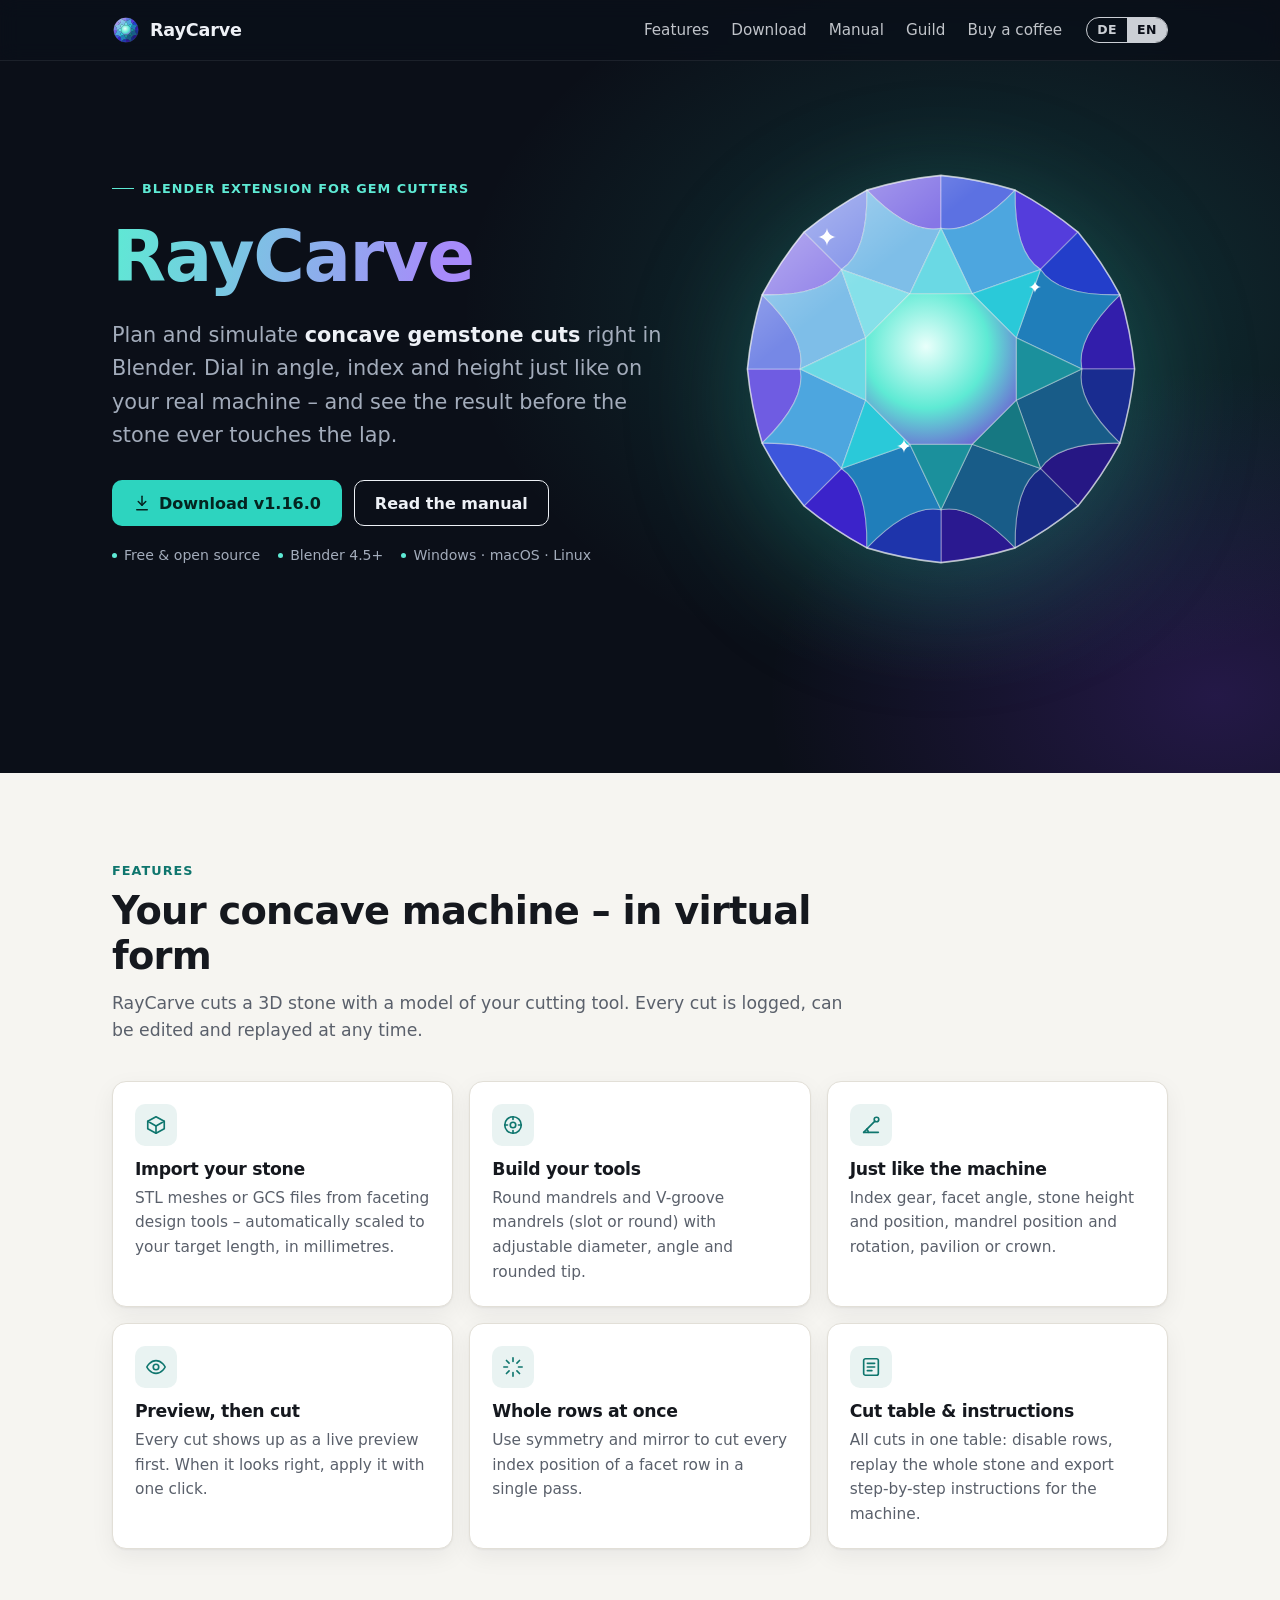
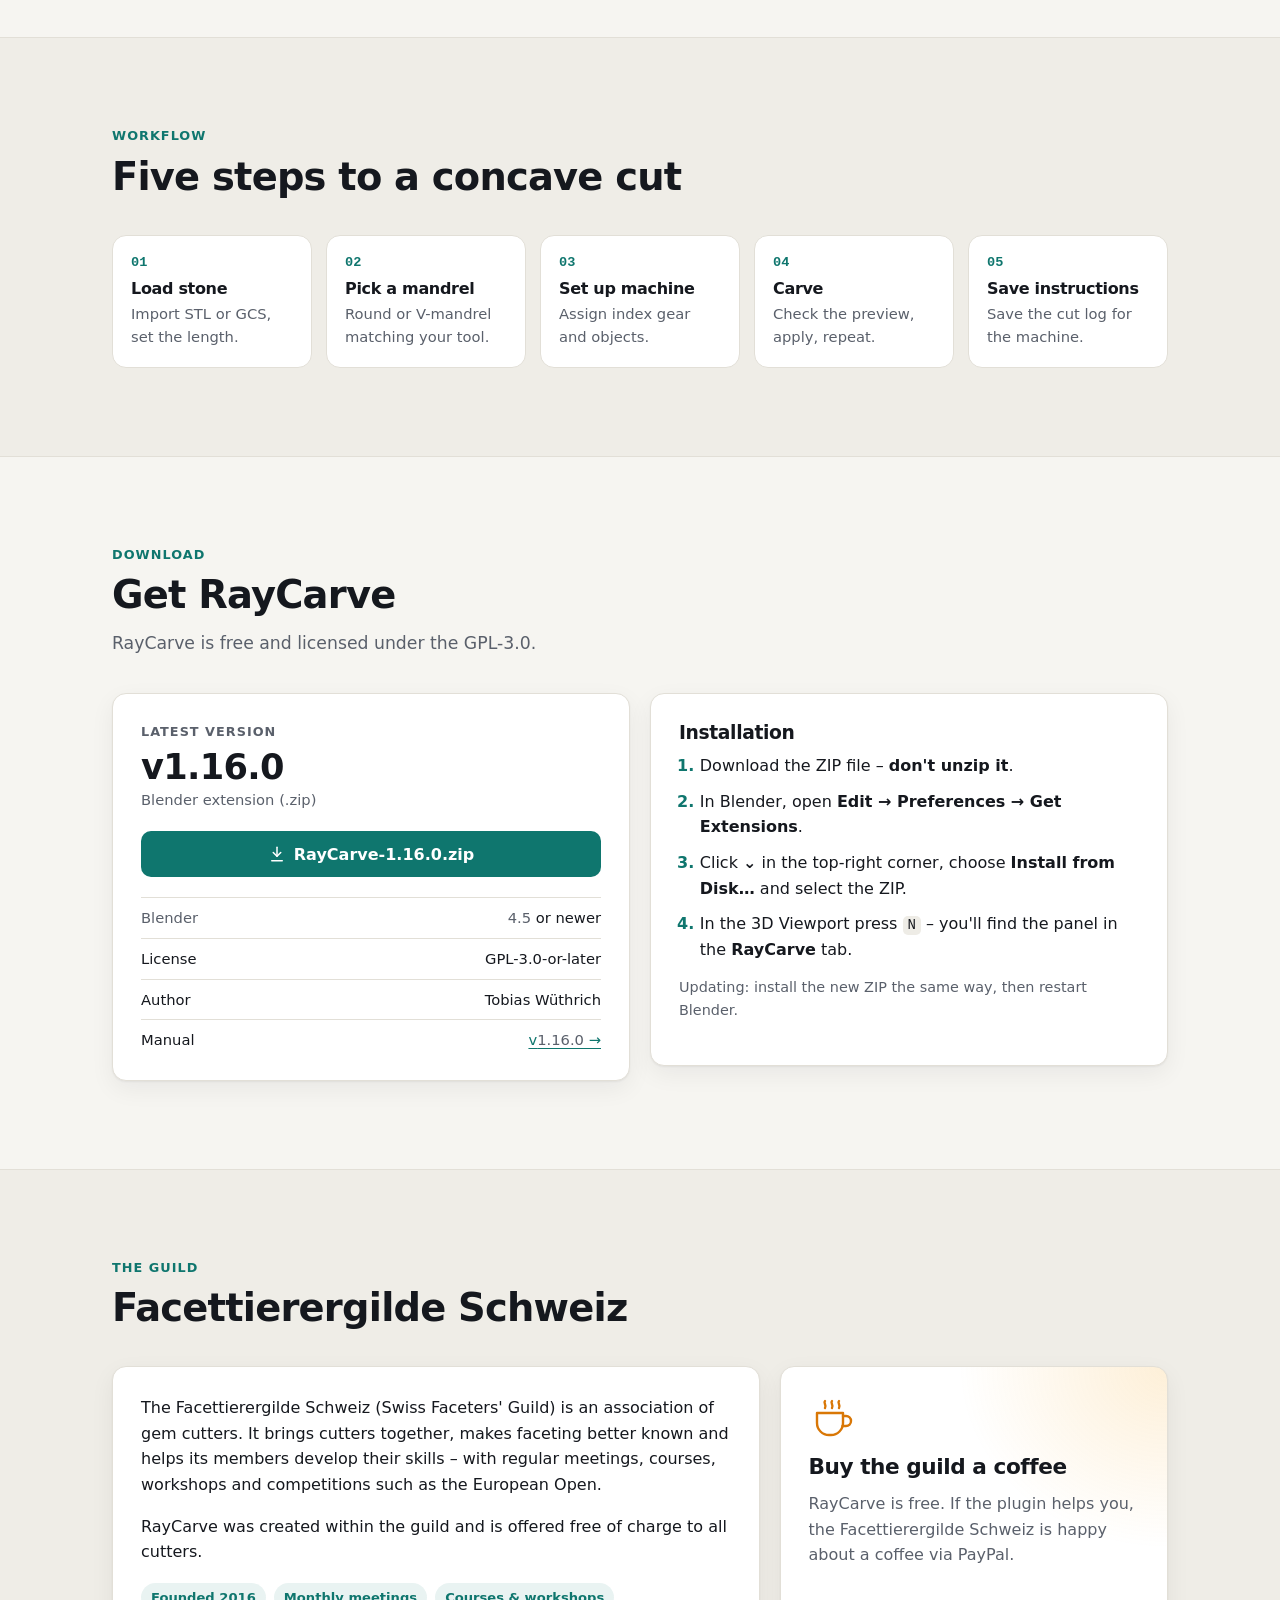
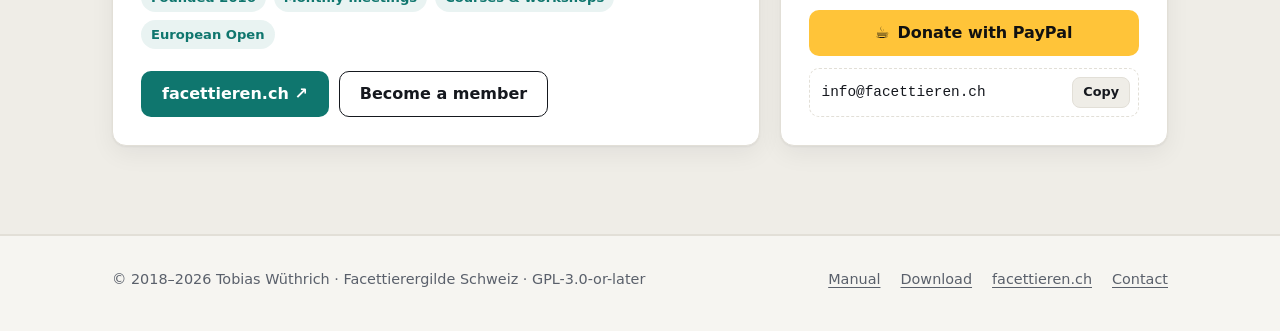
==== website/index.html @ 253ddd99 "Initial commit" ====
<!doctype html>
<html lang="de" data-lang="de">
<head>
  <meta charset="utf-8">
  <meta name="viewport" content="width=device-width, initial-scale=1">
  <title>RayCarve – Konkavschliffe in Blender planen</title>
  <meta name="title-de" content="RayCarve – Konkavschliffe in Blender planen">
  <meta name="title-en" content="RayCarve – Plan concave gem cuts in Blender">
  <meta name="description" content="RayCarve is a free Blender extension to plan and simulate concave gemstone faceting, made in the circle of the Facettierergilde Schweiz.">
  <meta name="site-root" content="./">
  <meta name="theme-color" content="#0b0f18">
  <meta property="og:title" content="RayCarve – concave faceting in Blender">
  <meta property="og:description" content="Plan and simulate concave gemstone cuts before the stone touches the machine.">
  <meta property="og:image" content="assets/gem.svg">
  <link rel="icon" href="assets/gem.svg" type="image/svg+xml">
  <link rel="stylesheet" href="assets/style.css">
  <script>
    /* set language before first paint (full logic in site.js) */
    (function () {
      var l = new URLSearchParams(location.search).get("lang");
      try { l = l || localStorage.getItem("raycarve-lang"); } catch (e) {}
      if (l !== "de" && l !== "en") l = /^de\b/i.test(navigator.language || "") ? "de" : "en";
      document.documentElement.setAttribute("data-lang", l);
      document.documentElement.setAttribute("lang", l);
    })();
  </script>
</head>
<body>

<header class="site-header">
  <div class="wrap nav">
    <a class="brand" href="./"><img src="assets/gem.svg" alt="" width="28" height="28">RayCarve</a>
    <nav class="nav-links" aria-label="Main">
      <a href="#features"><span data-l="de">Funktionen</span><span data-l="en">Features</span></a>
      <a href="#download">Download</a>
      <a href="manual/"><span data-l="de">Handbuch</span><span data-l="en">Manual</span></a>
      <a href="#gilde"><span data-l="de">Gilde</span><span data-l="en">Guild</span></a>
      <a href="#kaffee"><span data-l="de">Kaffee spendieren</span><span data-l="en">Buy a coffee</span></a>
    </nav>
    <div class="lang-switch" role="group" aria-label="Language">
      <button type="button" data-set-lang="de" aria-pressed="false"><span>DE</span></button>
      <button type="button" data-set-lang="en" aria-pressed="false"><span>EN</span></button>
    </div>
  </div>
</header>

<main>

  <!-- ============ HERO ============ -->
  <section class="hero" aria-labelledby="hero-title">
    <div class="wrap hero-grid">
      <div>
        <div class="eyebrow">
          <span data-l="de">Blender-Erweiterung für Edelsteinschleifer</span>
          <span data-l="en">Blender extension for gem cutters</span>
        </div>
        <h1 id="hero-title"><span class="grad">RayCarve</span></h1>
        <p class="lead" data-l="de">
          Plane und simuliere <strong>Konkavschliffe</strong> direkt in Blender. Stelle Winkel, Index und Höhe ein
          wie an deiner echten Maschine – und sieh das Ergebnis, bevor der Stein die Schleifscheibe berührt.
        </p>
        <p class="lead" data-l="en">
          Plan and simulate <strong>concave gemstone cuts</strong> right in Blender. Dial in angle, index and height
          just like on your real machine – and see the result before the stone ever touches the lap.
        </p>
        <div class="hero-actions">
          <a class="btn btn-primary" data-download href="downloads/RayCarve-1.16.0.zip" download>
            <svg viewBox="0 0 24 24" fill="none" stroke="currentColor" stroke-width="2" stroke-linecap="round" stroke-linejoin="round" aria-hidden="true"><path d="M12 3v12"/><path d="m7 10 5 5 5-5"/><path d="M5 21h14"/></svg>
            <span data-l="de">Download v<span data-version>1.16.0</span></span>
            <span data-l="en">Download v<span data-version>1.16.0</span></span>
          </a>
          <a class="btn btn-ghost" href="manual/">
            <span data-l="de">Zum Handbuch</span><span data-l="en">Read the manual</span>
          </a>
        </div>
        <div class="hero-meta">
          <span data-l="de">Kostenlos &amp; Open Source</span><span data-l="en">Free &amp; open source</span>
          <span>Blender <span data-blender-min>4.5</span>+</span>
          <span>Windows · macOS · Linux</span>
        </div>
      </div>
      <div class="hero-art" aria-hidden="true">
        <img src="assets/gem.svg" alt="" width="440" height="440">
        <svg class="spark" style="left:22%;top:18%" viewBox="0 0 24 24"><path fill="currentColor" d="M12 0c.6 6.5 5.5 11.4 12 12-6.5.6-11.4 5.5-12 12-.6-6.5-5.5-11.4-12-12C6.5 11.4 11.4 6.5 12 0z"/></svg>
        <svg class="spark s2" style="left:70%;top:30%" viewBox="0 0 24 24"><path fill="currentColor" d="M12 0c.6 6.5 5.5 11.4 12 12-6.5.6-11.4 5.5-12 12-.6-6.5-5.5-11.4-12-12C6.5 11.4 11.4 6.5 12 0z"/></svg>
        <svg class="spark s3" style="left:40%;top:66%" viewBox="0 0 24 24"><path fill="currentColor" d="M12 0c.6 6.5 5.5 11.4 12 12-6.5.6-11.4 5.5-12 12-.6-6.5-5.5-11.4-12-12C6.5 11.4 11.4 6.5 12 0z"/></svg>
      </div>
    </div>
  </section>

  <!-- ============ FEATURES ============ -->
  <section id="features" aria-labelledby="features-title">
    <div class="wrap">
      <div class="section-head">
        <div class="kicker"><span data-l="de">Funktionen</span><span data-l="en">Features</span></div>
        <h2 id="features-title">
          <span data-l="de">Deine Konkavmaschine – virtuell</span>
          <span data-l="en">Your concave machine – in virtual form</span>
        </h2>
        <p data-l="de">RayCarve schneidet einen 3D-Stein mit dem Modell deines Schleifwerkzeugs. Jeder Schnitt wird protokolliert, lässt sich ändern und jederzeit neu berechnen.</p>
        <p data-l="en">RayCarve cuts a 3D stone with a model of your cutting tool. Every cut is logged, can be edited and replayed at any time.</p>
      </div>

      <div class="features">
        <article class="card feature">
          <div class="icon"><svg viewBox="0 0 24 24" fill="none" stroke="currentColor" stroke-width="1.8" stroke-linecap="round" stroke-linejoin="round"><path d="M12 3 3 8l9 5 9-5-9-5z"/><path d="m3 8v8l9 5 9-5V8"/><path d="M12 13v8"/></svg></div>
          <h3><span data-l="de">Stein importieren</span><span data-l="en">Import your stone</span></h3>
          <p data-l="de">STL-Modelle oder GCS-Dateien aus Facetten-Designprogrammen – automatisch auf die gewünschte Länge skaliert, in Millimetern.</p>
          <p data-l="en">STL meshes or GCS files from faceting design tools – automatically scaled to your target length, in millimetres.</p>
        </article>
        <article class="card feature">
          <div class="icon"><svg viewBox="0 0 24 24" fill="none" stroke="currentColor" stroke-width="1.8" stroke-linecap="round" stroke-linejoin="round"><circle cx="12" cy="12" r="9"/><circle cx="12" cy="12" r="3"/><path d="M12 3v3M12 18v3M3 12h3M18 12h3"/></svg></div>
          <h3><span data-l="de">Werkzeuge erzeugen</span><span data-l="en">Build your tools</span></h3>
          <p data-l="de">Runde Walzen und V-Walzen (gerade oder rund) mit wählbarem Durchmesser, Winkel und abgerundeter Spitze.</p>
          <p data-l="en">Round mandrels and V-groove mandrels (slot or round) with adjustable diameter, angle and rounded tip.</p>
        </article>
        <article class="card feature">
          <div class="icon"><svg viewBox="0 0 24 24" fill="none" stroke="currentColor" stroke-width="1.8" stroke-linecap="round" stroke-linejoin="round"><path d="M4 20h16"/><path d="M4 20 16 8"/><path d="M9 20a5 5 0 0 0-1.5-3.5"/><circle cx="18" cy="6" r="2.5"/></svg></div>
          <h3><span data-l="de">Wie an der Maschine</span><span data-l="en">Just like the machine</span></h3>
          <p data-l="de">Indexrad, Facettenwinkel, Steinhöhe und -position, Walzenposition und -drehung, Pavillon oder Krone.</p>
          <p data-l="en">Index gear, facet angle, stone height and position, mandrel position and rotation, pavilion or crown.</p>
        </article>
        <article class="card feature">
          <div class="icon"><svg viewBox="0 0 24 24" fill="none" stroke="currentColor" stroke-width="1.8" stroke-linecap="round" stroke-linejoin="round"><path d="M2 12s3.5-7 10-7 10 7 10 7-3.5 7-10 7S2 12 2 12z"/><circle cx="12" cy="12" r="3"/></svg></div>
          <h3><span data-l="de">Erst Vorschau, dann Schnitt</span><span data-l="en">Preview, then cut</span></h3>
          <p data-l="de">Jeder Schnitt erscheint zuerst als Vorschau. Passt er, wird er mit einem Klick übernommen.</p>
          <p data-l="en">Every cut shows up as a live preview first. When it looks right, apply it with one click.</p>
        </article>
        <article class="card feature">
          <div class="icon"><svg viewBox="0 0 24 24" fill="none" stroke="currentColor" stroke-width="1.8" stroke-linecap="round" stroke-linejoin="round"><path d="M12 2v4M12 18v4M4.9 4.9l2.8 2.8M16.3 16.3l2.8 2.8M2 12h4M18 12h4M4.9 19.1l2.8-2.8M16.3 7.7l2.8-2.8"/></svg></div>
          <h3><span data-l="de">Ganze Reihen auf einmal</span><span data-l="en">Whole rows at once</span></h3>
          <p data-l="de">Mit Symmetrie und Spiegelung alle Indexpositionen einer Facettenreihe in einem Durchgang schleifen.</p>
          <p data-l="en">Use symmetry and mirror to cut every index position of a facet row in a single pass.</p>
        </article>
        <article class="card feature">
          <div class="icon"><svg viewBox="0 0 24 24" fill="none" stroke="currentColor" stroke-width="1.8" stroke-linecap="round" stroke-linejoin="round"><rect x="4" y="3" width="16" height="18" rx="2"/><path d="M8 8h8M8 12h8M8 16h5"/></svg></div>
          <h3><span data-l="de">Schleiftabelle &amp; Anleitung</span><span data-l="en">Cut table &amp; instructions</span></h3>
          <p data-l="de">Alle Schnitte in einer Tabelle: einzelne Zeilen deaktivieren, neu schleifen lassen und die Anleitung für die Maschine exportieren.</p>
          <p data-l="en">All cuts in one table: disable rows, replay the whole stone and export step-by-step instructions for the machine.</p>
        </article>
      </div>
    </div>
  </section>

  <!-- ============ WORKFLOW ============ -->
  <section class="alt" aria-labelledby="workflow-title">
    <div class="wrap">
      <div class="section-head">
        <div class="kicker"><span data-l="de">Ablauf</span><span data-l="en">Workflow</span></div>
        <h2 id="workflow-title"><span data-l="de">In fünf Schritten zum Konkavschliff</span><span data-l="en">Five steps to a concave cut</span></h2>
      </div>
      <ol class="steps">
        <li><h3><span data-l="de">Stein laden</span><span data-l="en">Load stone</span></h3>
          <p data-l="de">STL oder GCS importieren, Länge festlegen.</p><p data-l="en">Import STL or GCS, set the length.</p></li>
        <li><h3><span data-l="de">Walze wählen</span><span data-l="en">Pick a mandrel</span></h3>
          <p data-l="de">Runde oder V-Walze passend zu deinem Werkzeug.</p><p data-l="en">Round or V-mandrel matching your tool.</p></li>
        <li><h3><span data-l="de">Maschine einrichten</span><span data-l="en">Set up machine</span></h3>
          <p data-l="de">Indexrad und Objekte zuweisen.</p><p data-l="en">Assign index gear and objects.</p></li>
        <li><h3><span data-l="de">Schleifen</span><span data-l="en">Carve</span></h3>
          <p data-l="de">Vorschau prüfen, übernehmen, wiederholen.</p><p data-l="en">Check the preview, apply, repeat.</p></li>
        <li><h3><span data-l="de">Anleitung sichern</span><span data-l="en">Save instructions</span></h3>
          <p data-l="de">Schleifprotokoll für die Maschine speichern.</p><p data-l="en">Save the cut log for the machine.</p></li>
      </ol>
    </div>
  </section>

  <!-- ============ DOWNLOAD ============ -->
  <section id="download" aria-labelledby="download-title">
    <div class="wrap">
      <div class="section-head">
        <div class="kicker">Download</div>
        <h2 id="download-title"><span data-l="de">RayCarve herunterladen</span><span data-l="en">Get RayCarve</span></h2>
        <p data-l="de">RayCarve ist kostenlos und steht unter der GPL-3.0-Lizenz.</p>
        <p data-l="en">RayCarve is free and licensed under the GPL-3.0.</p>
      </div>
      <div class="download-grid">
        <div class="card dl-card">
          <div class="kicker" style="font-size:.8rem;font-weight:700;letter-spacing:.08em;text-transform:uppercase;color:var(--muted)">
            <span data-l="de">Aktuelle Version</span><span data-l="en">Latest version</span>
          </div>
          <div class="version">v<span data-version>1.16.0</span></div>
          <div class="sub"><span data-l="de">Blender-Erweiterung (.zip)</span><span data-l="en">Blender extension (.zip)</span></div>
          <a class="btn btn-primary" data-download href="downloads/RayCarve-1.16.0.zip" download>
            <svg viewBox="0 0 24 24" fill="none" stroke="currentColor" stroke-width="2" stroke-linecap="round" stroke-linejoin="round" aria-hidden="true"><path d="M12 3v12"/><path d="m7 10 5 5 5-5"/><path d="M5 21h14"/></svg>
            <span>RayCarve-<span data-version>1.16.0</span>.zip</span>
          </a>
          <ul class="facts">
            <li><span>Blender</span><span><span data-blender-min>4.5</span> <span data-l="de">oder neuer</span><span data-l="en">or newer</span></span></li>
            <li><span data-l="de">Lizenz</span><span data-l="en">License</span><span>GPL-3.0-or-later</span></li>
            <li><span data-l="de">Autor</span><span data-l="en">Author</span><span>Tobias Wüthrich</span></li>
            <li><span data-l="de">Handbuch</span><span data-l="en">Manual</span><span><a href="manual/">v<span data-version>1.16.0</span> →</a></span></li>
          </ul>
          <p class="older" id="older-versions" hidden>
            <span data-l="de">Frühere Versionen:</span><span data-l="en">Previous versions:</span> <span class="list"></span>
          </p>
        </div>
        <div class="card dl-card install">
          <h3><span data-l="de">Installation</span><span data-l="en">Installation</span></h3>
          <ol data-l="de">
            <li>ZIP-Datei herunterladen – <strong>nicht entpacken</strong>.</li>
            <li>In Blender <strong>Edit → Preferences → Get Extensions</strong> öffnen (Bearbeiten → Einstellungen).</li>
            <li>Oben rechts auf <strong>⌄</strong> klicken, <strong>Install from Disk…</strong> wählen und die ZIP-Datei öffnen.</li>
            <li>In der 3D-Ansicht <kbd>N</kbd> drücken – das Panel findest du im Reiter <strong>RayCarve</strong>.</li>
          </ol>
          <ol data-l="en">
            <li>Download the ZIP file – <strong>don't unzip it</strong>.</li>
            <li>In Blender, open <strong>Edit → Preferences → Get Extensions</strong>.</li>
            <li>Click <strong>⌄</strong> in the top-right corner, choose <strong>Install from Disk…</strong> and select the ZIP.</li>
            <li>In the 3D Viewport press <kbd>N</kbd> – you'll find the panel in the <strong>RayCarve</strong> tab.</li>
          </ol>
          <p class="older" data-l="de">Update: Einfach die neue ZIP-Datei gleich installieren und Blender neu starten.</p>
          <p class="older" data-l="en">Updating: install the new ZIP the same way, then restart Blender.</p>
        </div>
      </div>
    </div>
  </section>

  <!-- ============ GUILD + COFFEE ============ -->
  <section id="gilde" class="alt" aria-labelledby="guild-title">
    <div class="wrap">
      <div class="section-head">
        <div class="kicker"><span data-l="de">Die Gilde</span><span data-l="en">The guild</span></div>
        <h2 id="guild-title">Facettierergilde Schweiz</h2>
      </div>
      <div class="guild-grid">
        <div class="card guild-card">
          <p data-l="de">
            Die Facettierergilde Schweiz ist ein Verein von Edelsteinschleiferinnen und Edelsteinschleifern.
            Sie fördert den Kontakt unter den Schleifern, will das Facettieren bekannter machen und hilft,
            das Können ihrer Mitglieder weiterzuentwickeln – mit regelmässigen Treffen, Kursen, Workshops
            und Wettbewerben wie der European Open.
          </p>
          <p data-l="de">RayCarve ist im Umfeld der Gilde entstanden und wird allen Schleifern kostenlos zur Verfügung gestellt.</p>
          <p data-l="en">
            The Facettierergilde Schweiz (Swiss Faceters' Guild) is an association of gem cutters. It brings cutters
            together, makes faceting better known and helps its members develop their skills – with regular meetings,
            courses, workshops and competitions such as the European Open.
          </p>
          <p data-l="en">RayCarve was created within the guild and is offered free of charge to all cutters.</p>
          <div class="facts-inline">
            <span class="pill"><span data-l="de">Gegründet 2016</span><span data-l="en">Founded 2016</span></span>
            <span class="pill"><span data-l="de">Monatliche Treffen</span><span data-l="en">Monthly meetings</span></span>
            <span class="pill"><span data-l="de">Kurse &amp; Workshops</span><span data-l="en">Courses &amp; workshops</span></span>
            <span class="pill">European Open</span>
          </div>
          <div style="display:flex;flex-wrap:wrap;gap:10px">
            <a class="btn btn-primary" href="https://www.facettieren.ch" target="_blank" rel="noopener">facettieren.ch ↗</a>
            <a class="btn btn-ghost" href="https://www.facettieren.ch/mitgliedschaft-membership/" target="_blank" rel="noopener">
              <span data-l="de">Mitglied werden</span><span data-l="en">Become a member</span>
            </a>
          </div>
        </div>

        <aside id="kaffee" class="card coffee" aria-labelledby="coffee-title">
          <svg class="cup" viewBox="0 0 48 48" fill="none" stroke="currentColor" stroke-width="2.4" stroke-linecap="round" stroke-linejoin="round" aria-hidden="true">
            <path d="M8 18h26v10a12 12 0 0 1-12 12h-2A12 12 0 0 1 8 28V18z"/>
            <path d="M34 21h3a5 5 0 0 1 0 10h-3.5"/>
            <path d="M16 6c-2 2 2 4 0 7M23 6c-2 2 2 4 0 7M30 6c-2 2 2 4 0 7"/>
          </svg>
          <h3 id="coffee-title"><span data-l="de">Spendiere der Gilde einen Kaffee</span><span data-l="en">Buy the guild a coffee</span></h3>
          <p data-l="de">RayCarve ist kostenlos. Wenn dir das Plugin hilft, freut sich die Facettierergilde Schweiz über einen Kaffee via PayPal.</p>
          <p data-l="en">RayCarve is free. If the plugin helps you, the Facettierergilde Schweiz is happy about a coffee via PayPal.</p>
          <a class="btn btn-paypal" target="_blank" rel="noopener"
             href="https://www.paypal.com/donate/?business=info%40facettieren.ch&amp;no_recurring=1&amp;currency_code=CHF&amp;item_name=Kaffee%20f%C3%BCr%20die%20Facettierergilde%20Schweiz%20(RayCarve)">
            ☕ <span data-l="de">Mit PayPal spendieren</span><span data-l="en">Donate with PayPal</span>
          </a>
          <div class="addr">
            <span>info@facettieren.ch</span>
            <button type="button" class="copy-btn" data-copy="info@facettieren.ch"><span data-l="de">Kopieren</span><span data-l="en">Copy</span></button>
          </div>
        </aside>
      </div>
    </div>
  </section>

</main>

<footer class="site-footer">
  <div class="wrap row">
    <div>© 2018–2026 Tobias Wüthrich · Facettierergilde Schweiz · GPL-3.0-or-later</div>
    <nav aria-label="Footer">
      <a href="manual/"><span data-l="de">Handbuch</span><span data-l="en">Manual</span></a>
      <a href="#download">Download</a>
      <a href="https://www.facettieren.ch" target="_blank" rel="noopener">facettieren.ch</a>
      <a href="https://www.facettieren.ch/kontakt/" target="_blank" rel="noopener"><span data-l="de">Kontakt</span><span data-l="en">Contact</span></a>
    </nav>
  </div>
</footer>

<script src="assets/site.js" defer></script>
</body>
</html>
---- website/assets/style.css ----
/* RayCarve website — shared styles (landing + manual) */

:root {
  --bg: #f6f5f1;
  --surface: #ffffff;
  --surface-2: #efede7;
  --ink: #15181e;
  --muted: #5a606b;
  --line: #e2dfd7;
  --accent: #0f766e;
  --accent-hover: #0b5f58;
  --accent-ink: #ffffff;
  --accent-2: #6d28d9;
  --accent-soft: rgba(15, 118, 110, .09);
  --code-bg: #eeece6;
  --hero-bg: #0b0f18;
  --hero-ink: #eef1f6;
  --hero-muted: #a3acbb;
  --shadow: 0 1px 2px rgba(20, 22, 28, .05), 0 8px 24px rgba(20, 22, 28, .06);
  --radius: 14px;
  --max: 1120px;
  --font: ui-sans-serif, system-ui, -apple-system, "Segoe UI", Roboto, "Helvetica Neue", Arial, sans-serif;
  --mono: ui-monospace, "SFMono-Regular", "Cascadia Code", Consolas, "Liberation Mono", monospace;
  color-scheme: light;
}

@media (prefers-color-scheme: dark) {
  :root {
    --bg: #0c1017;
    --surface: #131923;
    --surface-2: #19202c;
    --ink: #e7eaf0;
    --muted: #9aa3b2;
    --line: #242c39;
    --accent: #2dd4bf;
    --accent-hover: #5eead4;
    --accent-ink: #042420;
    --accent-2: #a78bfa;
    --accent-soft: rgba(45, 212, 191, .10);
    --code-bg: #1b2330;
    --hero-bg: #070a10;
    --shadow: 0 1px 2px rgba(0, 0, 0, .3), 0 8px 24px rgba(0, 0, 0, .25);
    color-scheme: dark;
  }
}

*, *::before, *::after { box-sizing: border-box; }
html { -webkit-text-size-adjust: 100%; scroll-behavior: smooth; scroll-padding-top: 76px; }
body {
  margin: 0;
  background: var(--bg);
  color: var(--ink);
  font: 16px/1.6 var(--font);
  -webkit-font-smoothing: antialiased;
}
img, svg { max-width: 100%; }
a { color: var(--accent); text-decoration-thickness: 1px; text-underline-offset: 3px; }
a:hover { color: var(--accent-hover); }
h1, h2, h3 { line-height: 1.15; letter-spacing: -0.02em; margin: 0 0 .5em; }
p { margin: 0 0 1em; }
code, kbd {
  font-family: var(--mono);
  font-size: .88em;
  background: var(--code-bg);
  border-radius: 5px;
  padding: .1em .35em;
}
:focus-visible { outline: 2px solid var(--accent); outline-offset: 2px; border-radius: 4px; }

/* ---- Language switching: elements carry data-l="de" / data-l="en" ---- */
html[data-lang="de"] [data-l="en"],
html[data-lang="en"] [data-l="de"] { display: none !important; }

.wrap { max-width: var(--max); margin: 0 auto; padding: 0 16px; }
@media (min-width: 720px) { .wrap { padding: 0 32px; } }

/* ---- Header ---- */
.site-header {
  position: sticky; top: 0; z-index: 20;
  background: color-mix(in srgb, var(--bg) 88%, transparent);
  backdrop-filter: saturate(1.4) blur(10px);
  -webkit-backdrop-filter: saturate(1.4) blur(10px);
  border-bottom: 1px solid var(--line);
}
.site-header.on-hero {
  background: color-mix(in srgb, var(--hero-bg) 80%, transparent);
  border-bottom-color: rgba(255, 255, 255, .08);
  color: var(--hero-ink);
}
.nav { display: flex; align-items: center; gap: 16px; height: 60px; }
.brand {
  display: flex; align-items: center; gap: 10px;
  font-weight: 700; font-size: 1.1rem; letter-spacing: -0.01em;
  color: inherit; text-decoration: none;
}
.brand img { width: 28px; height: 28px; }
.nav-links { display: none; gap: 22px; margin-left: auto; }
.nav-links a { color: inherit; opacity: .8; text-decoration: none; font-size: .95rem; }
.nav-links a:hover, .nav-links a[aria-current="page"] { opacity: 1; color: inherit; }
@media (min-width: 860px) { .nav-links { display: flex; } }
.lang-switch {
  margin-left: auto; display: inline-flex;
  border: 1px solid currentColor; border-radius: 999px; opacity: .85; overflow: hidden;
}
@media (min-width: 860px) { .lang-switch { margin-left: 8px; } }
.lang-switch button {
  font: 600 .78rem/1 var(--font); letter-spacing: .04em;
  padding: 6px 10px; border: 0; background: transparent; color: inherit; cursor: pointer;
}
.lang-switch button[aria-pressed="true"] { background: currentColor; }
.lang-switch button[aria-pressed="true"] span { color: var(--bg); }
.site-header.on-hero .lang-switch button[aria-pressed="true"] span { color: var(--hero-bg); }

/* ---- Buttons ---- */
.btn {
  display: inline-flex; align-items: center; justify-content: center; gap: 8px;
  padding: 12px 20px; min-height: 46px;
  border-radius: 10px; border: 1px solid transparent;
  font: 600 1rem/1.2 var(--font); text-decoration: none; cursor: pointer;
  transition: background .15s, border-color .15s, transform .15s;
}
.btn:active { transform: translateY(1px); }
.btn-primary { background: var(--accent); color: var(--accent-ink); }
.btn-primary:hover { background: var(--accent-hover); color: var(--accent-ink); }
.btn-ghost { border-color: currentColor; color: inherit; background: transparent; }
.btn-ghost:hover { color: inherit; background: rgba(127, 127, 127, .12); }
.btn svg { width: 18px; height: 18px; flex: none; }

/* ---- Hero ---- */
.hero {
  position: relative; overflow: hidden;
  background:
    radial-gradient(60% 70% at 78% 40%, rgba(45, 212, 191, .18), transparent 70%),
    radial-gradient(50% 60% at 95% 90%, rgba(124, 58, 237, .22), transparent 70%),
    var(--hero-bg);
  color: var(--hero-ink);
  margin-top: -61px; padding-top: 61px;
}
.hero-grid {
  display: grid; gap: 32px; align-items: center;
  padding-top: 48px; padding-bottom: 56px;
}
@media (min-width: 900px) {
  .hero-grid { grid-template-columns: 1.1fr .9fr; padding-top: 88px; padding-bottom: 96px; gap: 48px; }
}
.eyebrow {
  display: inline-flex; align-items: center; gap: 8px;
  font-size: .8rem; font-weight: 600; letter-spacing: .08em; text-transform: uppercase;
  color: #5eead4; margin-bottom: 18px;
}
.eyebrow::before { content: ""; width: 22px; height: 1px; background: currentColor; }
.hero h1 { font-size: clamp(2.6rem, 7vw, 4.4rem); font-weight: 800; margin-bottom: .3em; }
.hero h1 .grad {
  background: linear-gradient(100deg, #5eead4 0%, #a78bfa 90%);
  -webkit-background-clip: text; background-clip: text; color: transparent;
}
.hero .lead { font-size: clamp(1.08rem, 2.2vw, 1.3rem); color: var(--hero-muted); max-width: 34em; }
.hero .lead strong { color: var(--hero-ink); font-weight: 600; }
.hero-actions { display: flex; flex-wrap: wrap; gap: 12px; margin: 28px 0 18px; }
.hero .btn-primary { background: #2dd4bf; color: #042420; }
.hero .btn-primary:hover { background: #5eead4; color: #042420; }
.hero-meta { display: flex; flex-wrap: wrap; gap: 6px 18px; font-size: .88rem; color: var(--hero-muted); }
.hero-meta > span { display: inline-flex; align-items: center; white-space: pre; }
.hero-meta > span::before { content: ""; margin-right: 7px; width: 5px; height: 5px; border-radius: 50%; background: #5eead4; }
.hero-art { position: relative; max-width: min(440px, 78vw); width: 100%; margin: 0 auto; }
.hero-art img { width: 100%; height: auto; display: block; filter: drop-shadow(0 30px 60px rgba(45, 212, 191, .25)); }
.hero-art .spark {
  position: absolute; width: 18px; height: 18px; color: #fff;
  animation: twinkle 3.2s ease-in-out infinite;
}
.hero-art .spark.s2 { animation-delay: 1.1s; width: 12px; height: 12px; }
.hero-art .spark.s3 { animation-delay: 2.1s; width: 14px; height: 14px; }
@keyframes twinkle { 0%, 100% { opacity: 0; transform: scale(.4) rotate(0); } 45% { opacity: 1; transform: scale(1) rotate(45deg); } }
@media (prefers-reduced-motion: reduce) { .hero-art .spark { animation: none; opacity: .8; } html { scroll-behavior: auto; } }

/* ---- Sections ---- */
section { padding: 64px 0; }
@media (min-width: 900px) { section { padding: 88px 0; } }
.section-head { max-width: 46em; margin-bottom: 36px; }
.section-head .kicker {
  font-size: .8rem; font-weight: 700; letter-spacing: .08em; text-transform: uppercase; color: var(--accent);
}
.section-head h2 { font-size: clamp(1.7rem, 3.6vw, 2.4rem); margin: 8px 0 12px; }
.section-head p { color: var(--muted); font-size: 1.08rem; }
.alt { background: var(--surface-2); border-top: 1px solid var(--line); border-bottom: 1px solid var(--line); }

/* Feature cards */
.features { display: grid; gap: 16px; grid-template-columns: 1fr; }
@media (min-width: 640px) { .features { grid-template-columns: repeat(2, 1fr); } }
@media (min-width: 1000px) { .features { grid-template-columns: repeat(3, 1fr); } }
.card {
  background: var(--surface); border: 1px solid var(--line); border-radius: var(--radius);
  padding: 22px; box-shadow: var(--shadow);
}
.feature .icon {
  width: 42px; height: 42px; border-radius: 10px; display: grid; place-items: center;
  background: var(--accent-soft); color: var(--accent); margin-bottom: 14px;
}
.feature .icon svg { width: 22px; height: 22px; }
.feature h3 { font-size: 1.08rem; margin-bottom: 6px; }
.feature p { color: var(--muted); margin: 0; font-size: .96rem; }

/* Steps */
.steps { counter-reset: step; list-style: none; padding: 0; margin: 0; display: grid; gap: 14px; }
@media (min-width: 900px) { .steps { grid-template-columns: repeat(5, 1fr); } }
.steps li {
  counter-increment: step; position: relative;
  padding: 20px 18px 18px; background: var(--surface); border: 1px solid var(--line); border-radius: var(--radius);
}
.steps li::before {
  content: counter(step, decimal-leading-zero);
  display: block; font: 700 .85rem/1 var(--mono); color: var(--accent); margin-bottom: 10px;
}
.steps h3 { font-size: 1rem; margin-bottom: 4px; }
.steps p { font-size: .92rem; color: var(--muted); margin: 0; }

/* Download */
.download-grid { display: grid; gap: 20px; }
@media (min-width: 900px) { .download-grid { grid-template-columns: 1fr 1fr; align-items: start; } }
.dl-card { padding: 28px; }
.dl-card .version { font: 700 2.2rem/1 var(--font); letter-spacing: -0.02em; margin: 6px 0 4px; }
.dl-card .sub { color: var(--muted); font-size: .92rem; margin-bottom: 20px; }
.dl-card .btn { width: 100%; }
.facts { list-style: none; padding: 0; margin: 20px 0 0; display: grid; gap: 8px; font-size: .92rem; }
.facts li { display: flex; justify-content: space-between; gap: 12px; border-top: 1px solid var(--line); padding-top: 8px; }
.facts li span:first-child { color: var(--muted); }
.install ol { padding-left: 1.3em; margin: 0; }
.install li { margin-bottom: 10px; }
.install li::marker { color: var(--accent); font-weight: 700; }
.older { margin-top: 14px; font-size: .9rem; color: var(--muted); }

/* Guild + coffee */
.guild-grid { display: grid; gap: 20px; }
@media (min-width: 900px) { .guild-grid { grid-template-columns: 1.25fr .75fr; align-items: stretch; } }
.guild-card { padding: 28px; }
.guild-card .facts-inline { display: flex; flex-wrap: wrap; gap: 8px; margin: 18px 0 22px; }
.pill {
  display: inline-block; font-size: .82rem; padding: 4px 10px; border-radius: 999px;
  background: var(--accent-soft); color: var(--accent); font-weight: 600;
}
.coffee {
  padding: 28px; display: flex; flex-direction: column;
  background:
    radial-gradient(90% 80% at 100% 0%, rgba(245, 158, 11, .16), transparent 60%),
    var(--surface);
}
.coffee .cup { width: 48px; height: 48px; color: #d97706; margin-bottom: 12px; }
.coffee h3 { font-size: 1.35rem; }
.coffee p { color: var(--muted); }
.coffee .btn-paypal { background: #ffc439; color: #111; margin-top: auto; }
.coffee .btn-paypal:hover { background: #f2b52e; color: #111; }
.coffee .addr {
  display: flex; align-items: center; justify-content: space-between; gap: 8px;
  margin-top: 12px; padding: 8px 8px 8px 12px; border: 1px dashed var(--line); border-radius: 10px;
  font-family: var(--mono); font-size: .9rem; word-break: break-all;
}
.copy-btn {
  flex: none; font: 600 .8rem/1 var(--font); padding: 8px 10px; border-radius: 8px;
  border: 1px solid var(--line); background: var(--surface-2); color: var(--ink); cursor: pointer;
}

/* Footer */
.site-footer { border-top: 1px solid var(--line); padding: 32px 0 40px; color: var(--muted); font-size: .9rem; }
.site-footer .row { display: flex; flex-wrap: wrap; gap: 12px 28px; justify-content: space-between; align-items: center; }
.site-footer a { color: inherit; }
.site-footer nav { display: flex; flex-wrap: wrap; gap: 8px 20px; }

/* ---- Manual page ---- */
.manual-bar {
  border-bottom: 1px solid var(--line); background: var(--surface);
}
.manual-bar .wrap { display: flex; flex-wrap: wrap; align-items: center; gap: 12px 20px; padding-top: 14px; padding-bottom: 14px; }
.manual-bar h1 { font-size: 1.3rem; margin: 0; }
.manual-bar .controls { display: flex; align-items: center; gap: 10px; margin-left: auto; }
.manual-bar label { font-size: .85rem; color: var(--muted); }
.manual-bar select {
  font: 500 .95rem var(--font); padding: 7px 30px 7px 10px; border-radius: 8px;
  border: 1px solid var(--line); background: var(--bg); color: var(--ink);
}
.notice {
  margin: 20px 0 0; padding: 12px 16px; border-radius: 10px;
  background: rgba(217, 119, 6, .1); border: 1px solid rgba(217, 119, 6, .3); font-size: .95rem;
}
.manual-layout { display: grid; gap: 32px; padding: 28px 0 64px; }
@media (min-width: 980px) { .manual-layout { grid-template-columns: 250px minmax(0, 1fr); gap: 48px; } }
.toc { font-size: .92rem; }
.toc details { background: var(--surface); border: 1px solid var(--line); border-radius: 10px; padding: 10px 14px; }
.toc summary { cursor: pointer; font-weight: 600; }
@media (min-width: 980px) {
  .toc { position: sticky; top: 84px; align-self: start; max-height: calc(100vh - 100px); overflow: auto; }
  .toc details { background: none; border: 0; padding: 0; }
  .toc summary { pointer-events: none; list-style: none; font-size: .78rem; letter-spacing: .08em; text-transform: uppercase; color: var(--muted); margin-bottom: 8px; }
  .toc summary::-webkit-details-marker { display: none; }
}
.toc ul { list-style: none; padding: 0; margin: 8px 0 0; }
.toc li a { display: block; padding: 4px 0 4px 12px; color: var(--muted); text-decoration: none; border-left: 2px solid var(--line); }
.toc li.l3 a { padding-left: 24px; font-size: .88rem; }
.toc li a:hover { color: var(--ink); }
.toc li a.active { color: var(--accent); border-left-color: var(--accent); }

.doc { max-width: 760px; min-width: 0; }
.doc h1 { font-size: clamp(1.9rem, 4vw, 2.5rem); }
.doc h2 { font-size: 1.55rem; margin-top: 2em; padding-top: .4em; }
.doc h3 { font-size: 1.15rem; margin-top: 1.8em; }
.doc hr { border: 0; border-top: 1px solid var(--line); margin: 2.4em 0; }
.doc ul, .doc ol { padding-left: 1.4em; margin: 0 0 1em; }
.doc li { margin: .3em 0; }
.doc li > ul, .doc li > ol { margin: .3em 0 0; }
.doc .table-scroll { overflow-x: auto; margin: 0 0 1.2em; border: 1px solid var(--line); border-radius: 10px; }
.doc table { border-collapse: collapse; width: 100%; font-size: .94rem; }
.doc th, .doc td { text-align: left; padding: 9px 12px; border-bottom: 1px solid var(--line); vertical-align: top; }
.doc th { background: var(--surface-2); font-weight: 600; }
.doc tr:last-child td { border-bottom: 0; }
.doc blockquote { margin: 0 0 1em; padding: 10px 16px; border-left: 3px solid var(--accent); background: var(--accent-soft); border-radius: 0 8px 8px 0; }
.doc .anchor { opacity: 0; margin-left: 8px; text-decoration: none; font-weight: 400; }
.doc h2:hover .anchor, .doc h3:hover .anchor { opacity: .6; }
.doc-status { color: var(--muted); padding: 40px 0; }
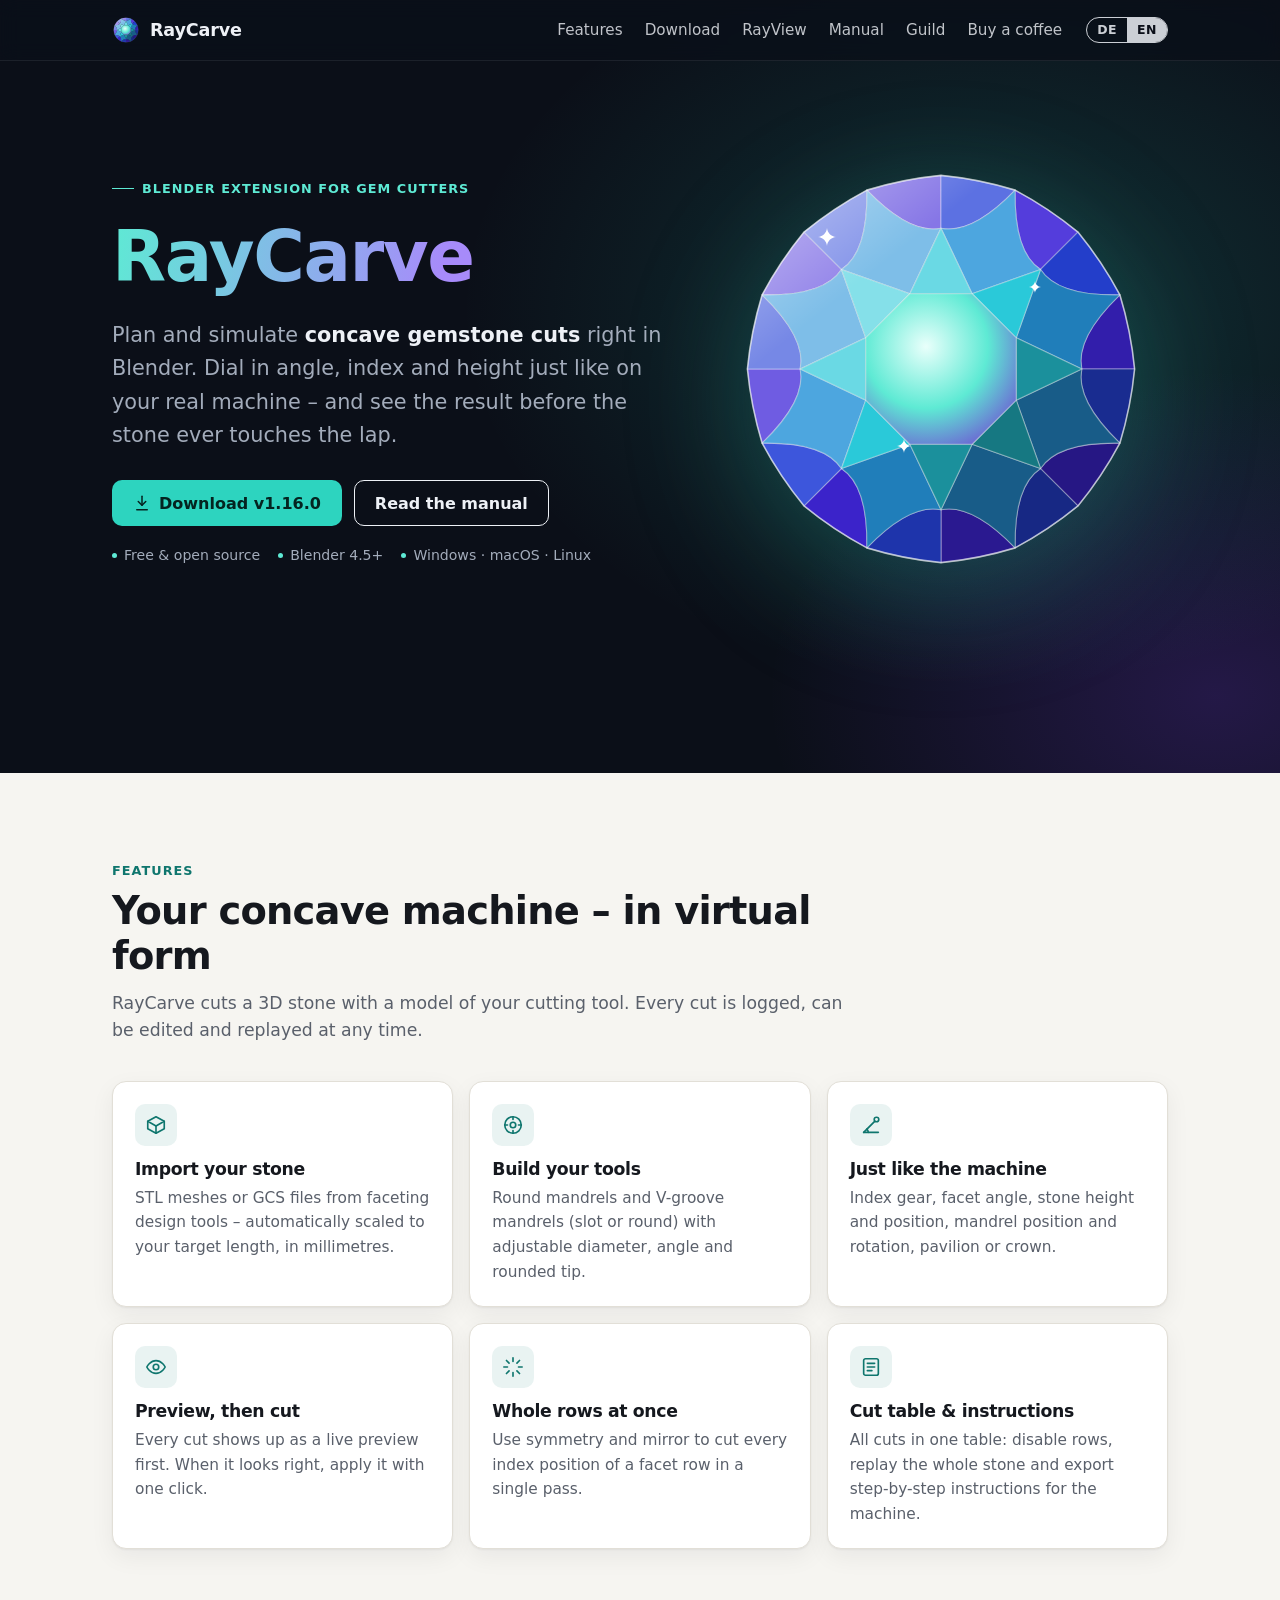
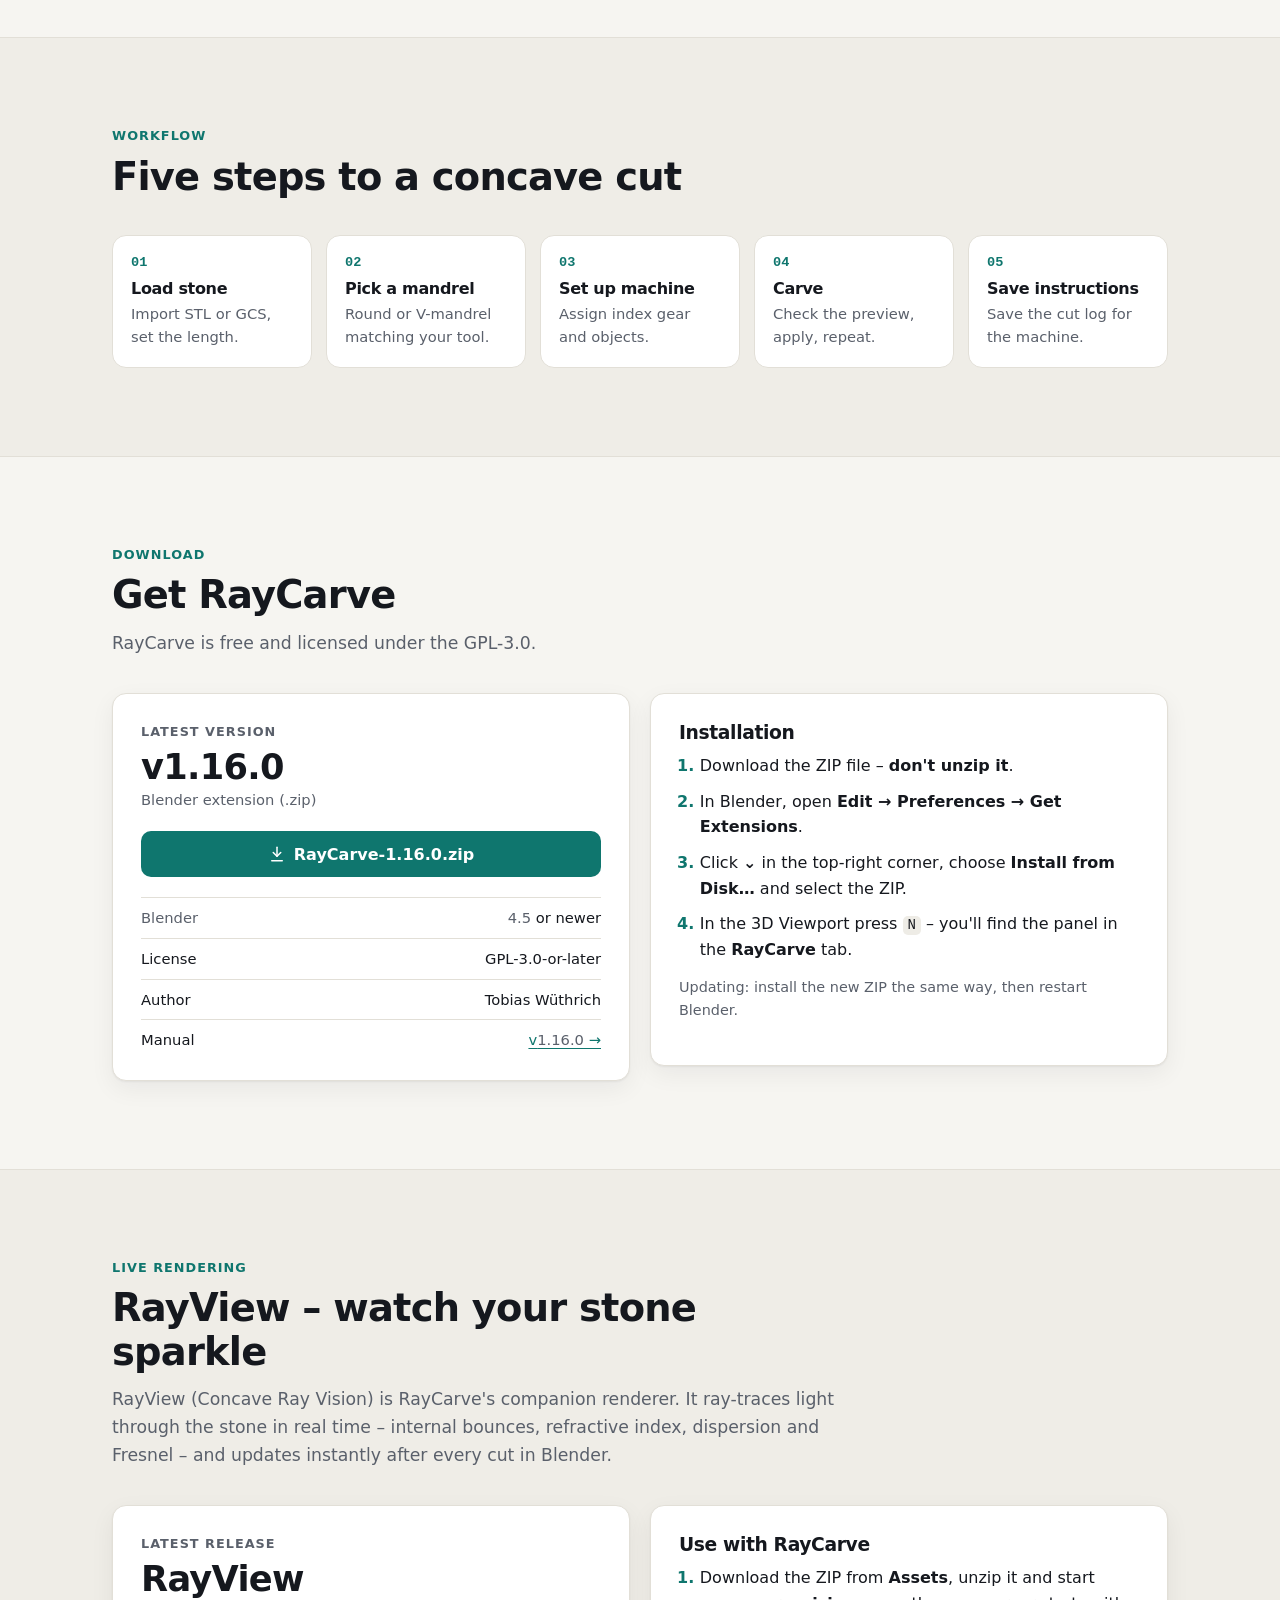
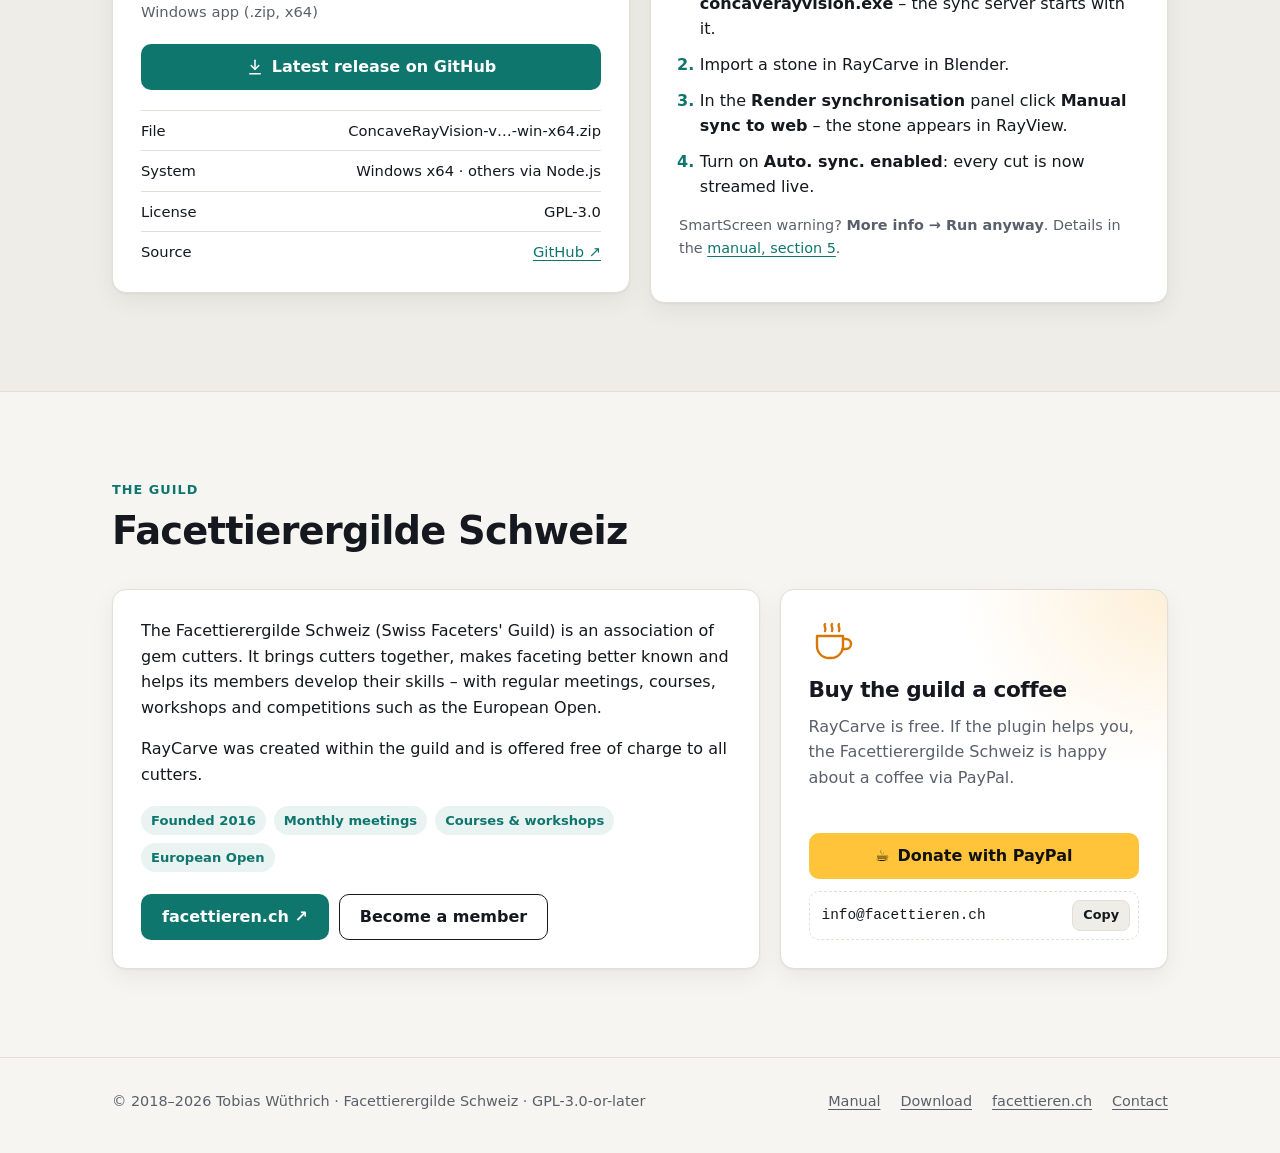
==== commit 57aa7de4: "Add RayView info" ====
--- a/website/index.html
+++ b/website/index.html
@@ -33,6 +33,7 @@
     <nav class="nav-links" aria-label="Main">
       <a href="#features"><span data-l="de">Funktionen</span><span data-l="en">Features</span></a>
       <a href="#download">Download</a>
+      <a href="#rayview">RayView</a>
       <a href="manual/"><span data-l="de">Handbuch</span><span data-l="en">Manual</span></a>
       <a href="#gilde"><span data-l="de">Gilde</span><span data-l="en">Guild</span></a>
       <a href="#kaffee"><span data-l="de">Kaffee spendieren</span><span data-l="en">Buy a coffee</span></a>
@@ -215,8 +216,56 @@
     </div>
   </section>
 
+  <!-- ============ RAYVIEW ============ -->
+  <section id="rayview" class="alt" aria-labelledby="rayview-title">
+    <div class="wrap">
+      <div class="section-head">
+        <div class="kicker"><span data-l="de">Live-Rendering</span><span data-l="en">Live rendering</span></div>
+        <h2 id="rayview-title"><span data-l="de">RayView – sieh deinen Stein funkeln</span><span data-l="en">RayView – watch your stone sparkle</span></h2>
+        <p data-l="de">RayView (Concave Ray Vision) ist der Begleit-Renderer zu RayCarve. Er verfolgt das Licht in Echtzeit durch den Stein – mit inneren Reflexionen, Brechungsindex, Dispersion und Fresnel – und zeigt nach jedem Schnitt in Blender sofort das neue Ergebnis.</p>
+        <p data-l="en">RayView (Concave Ray Vision) is RayCarve's companion renderer. It ray-traces light through the stone in real time – internal bounces, refractive index, dispersion and Fresnel – and updates instantly after every cut in Blender.</p>
+      </div>
+      <div class="download-grid">
+        <div class="card dl-card">
+          <div class="kicker" style="font-size:.8rem;font-weight:700;letter-spacing:.08em;text-transform:uppercase;color:var(--muted)">
+            <span data-l="de">Neueste Version</span><span data-l="en">Latest release</span>
+          </div>
+          <div class="version">RayView</div>
+          <div class="sub"><span data-l="de">Windows-App (.zip, x64)</span><span data-l="en">Windows app (.zip, x64)</span></div>
+          <a class="btn btn-primary" href="https://github.com/facettierergilde/rayview/releases/latest" target="_blank" rel="noopener">
+            <svg viewBox="0 0 24 24" fill="none" stroke="currentColor" stroke-width="2" stroke-linecap="round" stroke-linejoin="round" aria-hidden="true"><path d="M12 3v12"/><path d="m7 10 5 5 5-5"/><path d="M5 21h14"/></svg>
+            <span data-l="de">Neueste Version auf GitHub</span><span data-l="en">Latest release on GitHub</span>
+          </a>
+          <ul class="facts">
+            <li><span data-l="de">Datei</span><span data-l="en">File</span><span>ConcaveRayVision-v…-win-x64.zip</span></li>
+            <li><span data-l="de">System</span><span data-l="en">System</span><span><span data-l="de">Windows x64 · andere via Node.js</span><span data-l="en">Windows x64 · others via Node.js</span></span></li>
+            <li><span data-l="de">Lizenz</span><span data-l="en">License</span><span>GPL-3.0</span></li>
+            <li><span data-l="de">Quellcode</span><span data-l="en">Source</span><span><a href="https://github.com/facettierergilde/rayview" target="_blank" rel="noopener">GitHub ↗</a></span></li>
+          </ul>
+        </div>
+        <div class="card dl-card install">
+          <h3><span data-l="de">Mit RayCarve verwenden</span><span data-l="en">Use with RayCarve</span></h3>
+          <ol data-l="de">
+            <li>ZIP aus <strong>Assets</strong> herunterladen, entpacken und <strong>concaverayvision.exe</strong> starten – der Sync-Server läuft automatisch mit.</li>
+            <li>In Blender einen Stein in RayCarve importieren.</li>
+            <li>Im Panel <strong>Render synchronisation</strong> auf <strong>Manual sync to web</strong> klicken – der Stein erscheint in RayView.</li>
+            <li><strong>Auto. sync. enabled</strong> einschalten: Jeder Schnitt wird nun live übertragen.</li>
+          </ol>
+          <ol data-l="en">
+            <li>Download the ZIP from <strong>Assets</strong>, unzip it and start <strong>concaverayvision.exe</strong> – the sync server starts with it.</li>
+            <li>Import a stone in RayCarve in Blender.</li>
+            <li>In the <strong>Render synchronisation</strong> panel click <strong>Manual sync to web</strong> – the stone appears in RayView.</li>
+            <li>Turn on <strong>Auto. sync. enabled</strong>: every cut is now streamed live.</li>
+          </ol>
+          <p class="older" data-l="de">Windows-SmartScreen-Warnung? <strong>Weitere Informationen → Trotzdem ausführen</strong>. Details im <a href="manual/">Handbuch, Abschnitt 5</a>.</p>
+          <p class="older" data-l="en">SmartScreen warning? <strong>More info → Run anyway</strong>. Details in the <a href="manual/">manual, section 5</a>.</p>
+        </div>
+      </div>
+    </div>
+  </section>
+
   <!-- ============ GUILD + COFFEE ============ -->
-  <section id="gilde" class="alt" aria-labelledby="guild-title">
+  <section id="gilde" aria-labelledby="guild-title">
     <div class="wrap">
       <div class="section-head">
         <div class="kicker"><span data-l="de">Die Gilde</span><span data-l="en">The guild</span></div>
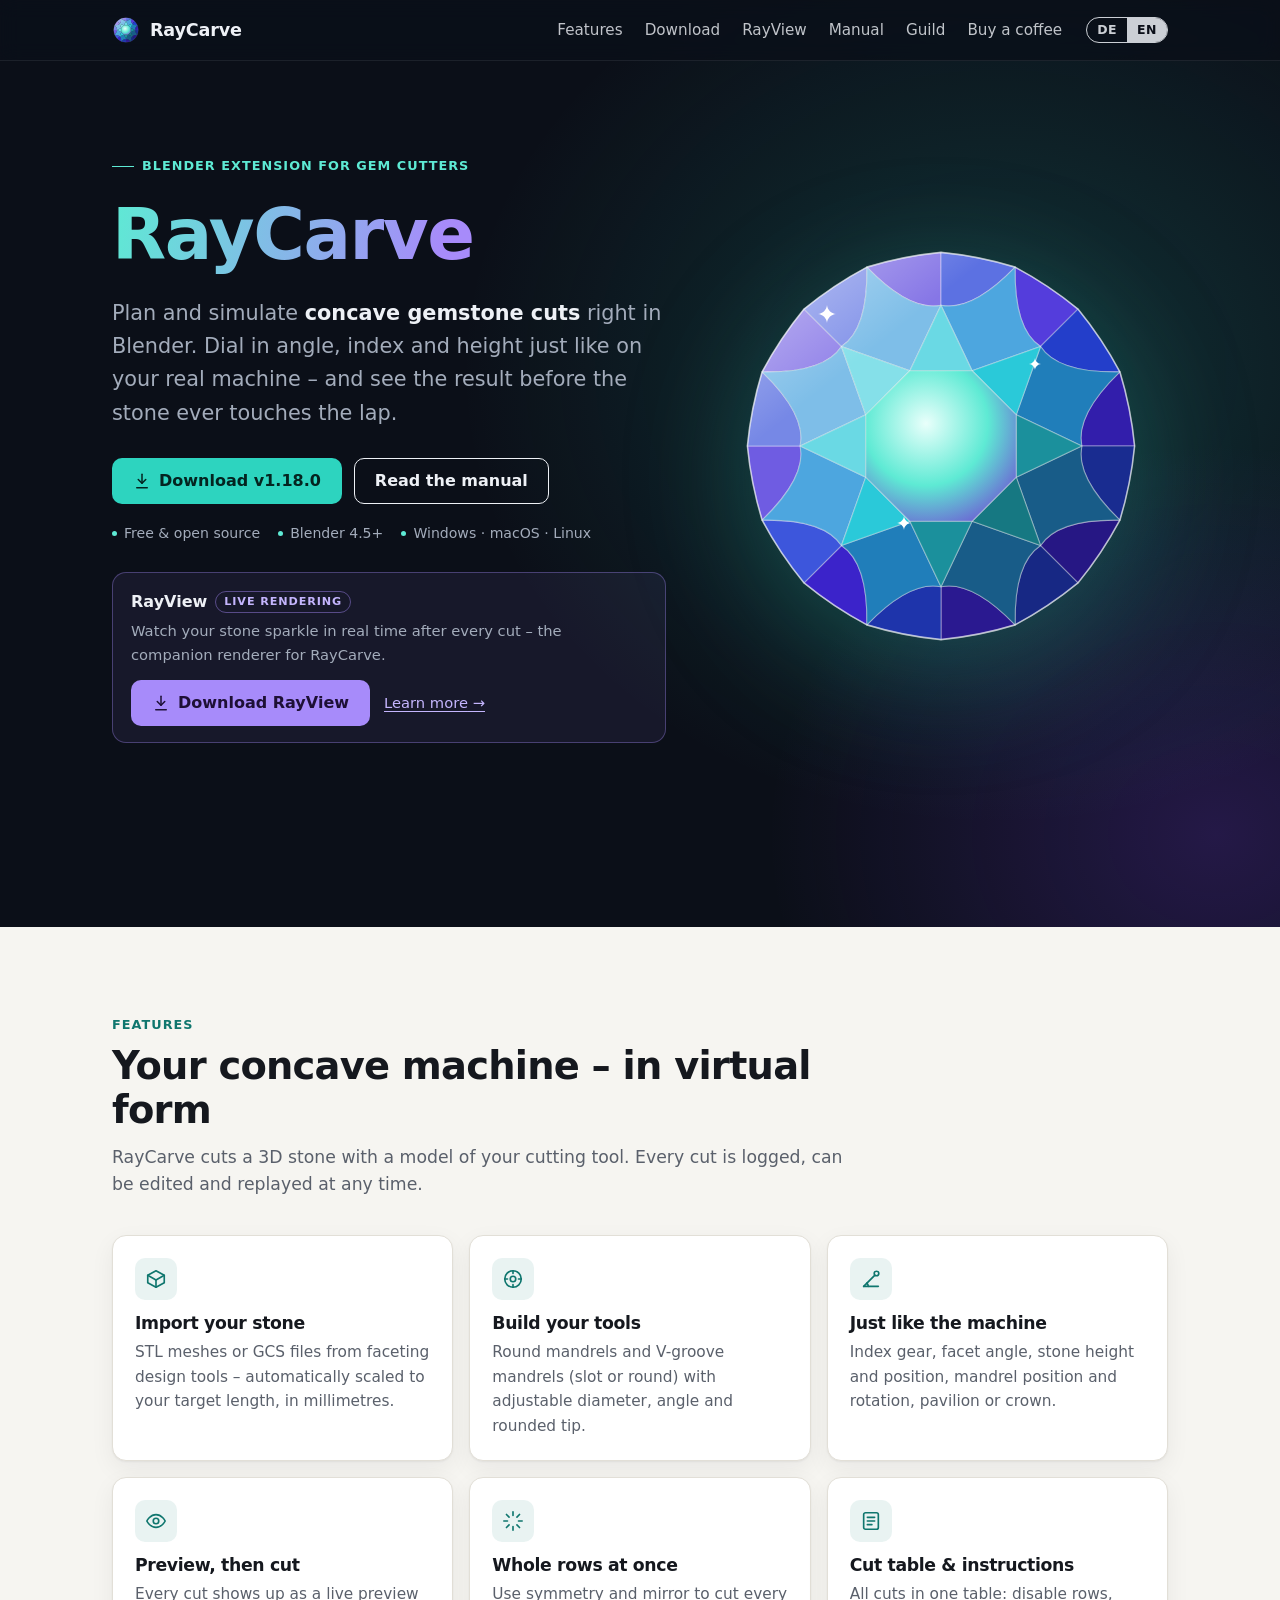
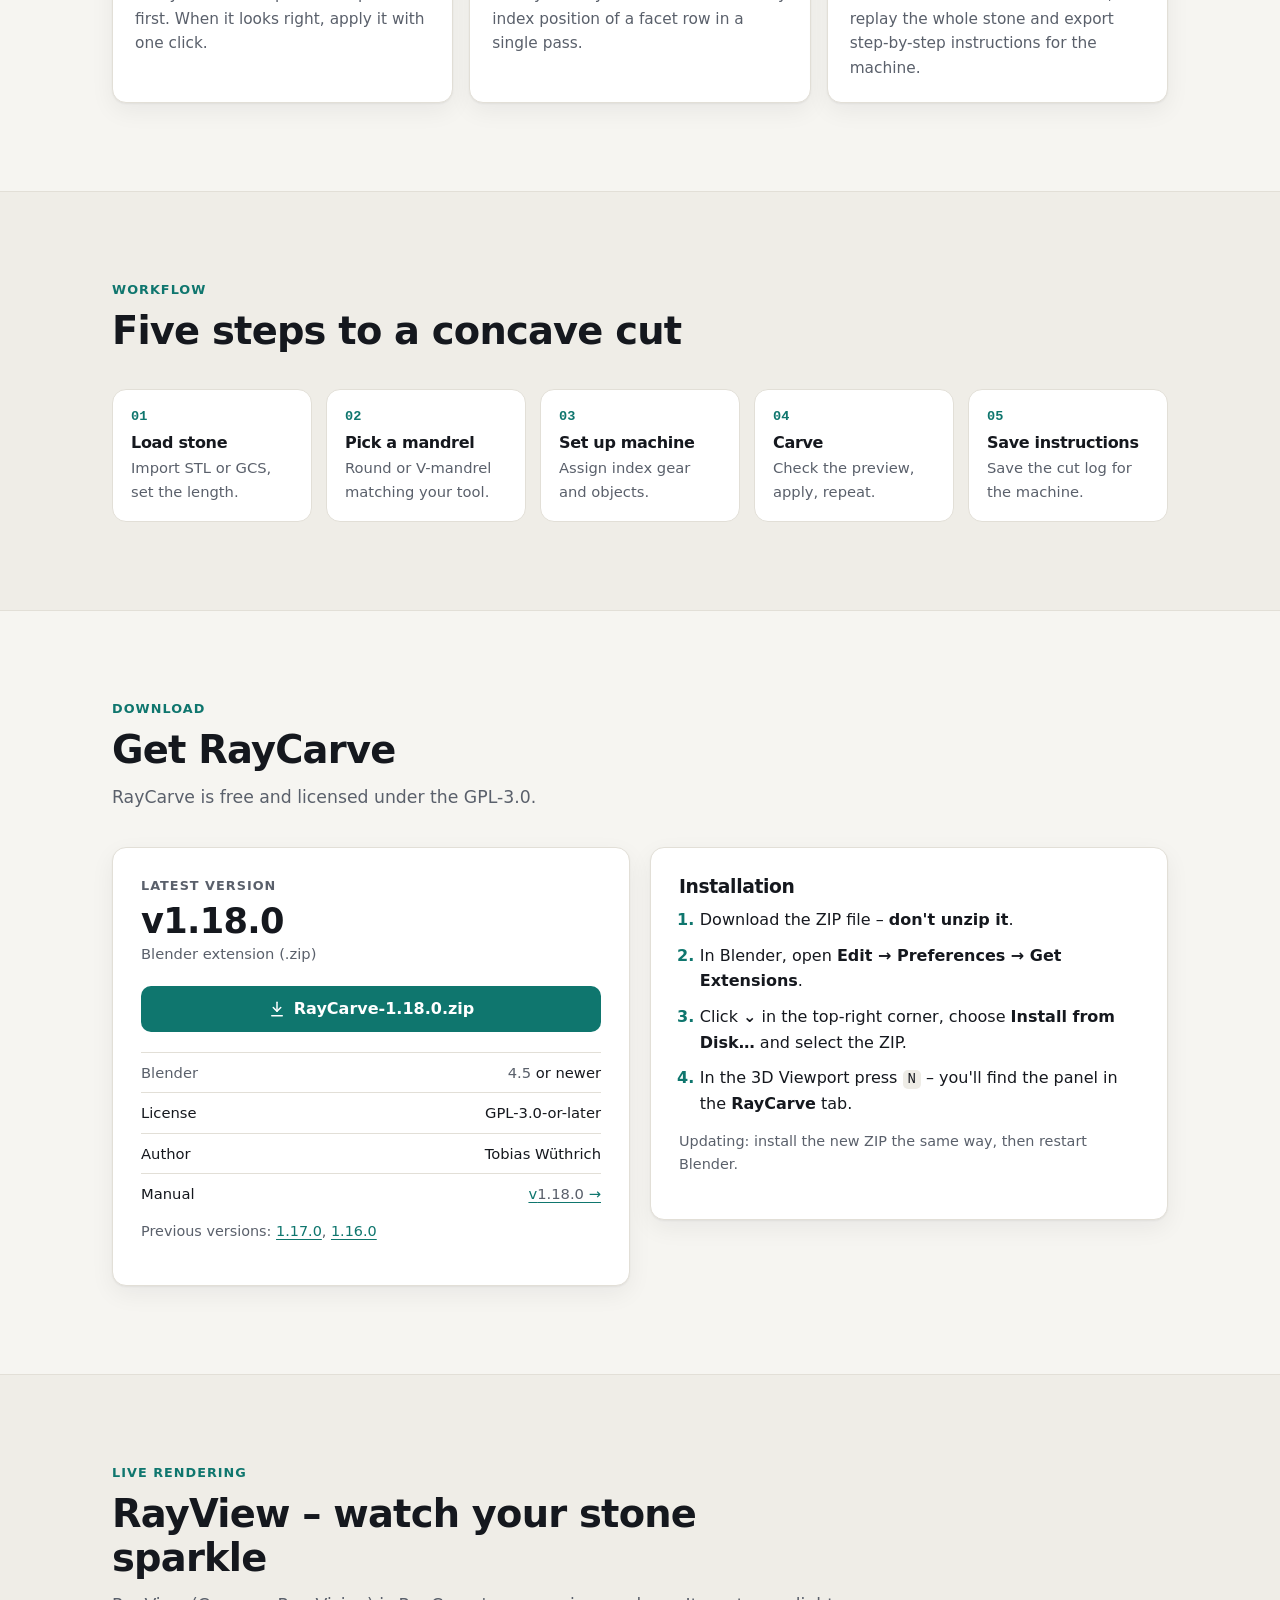
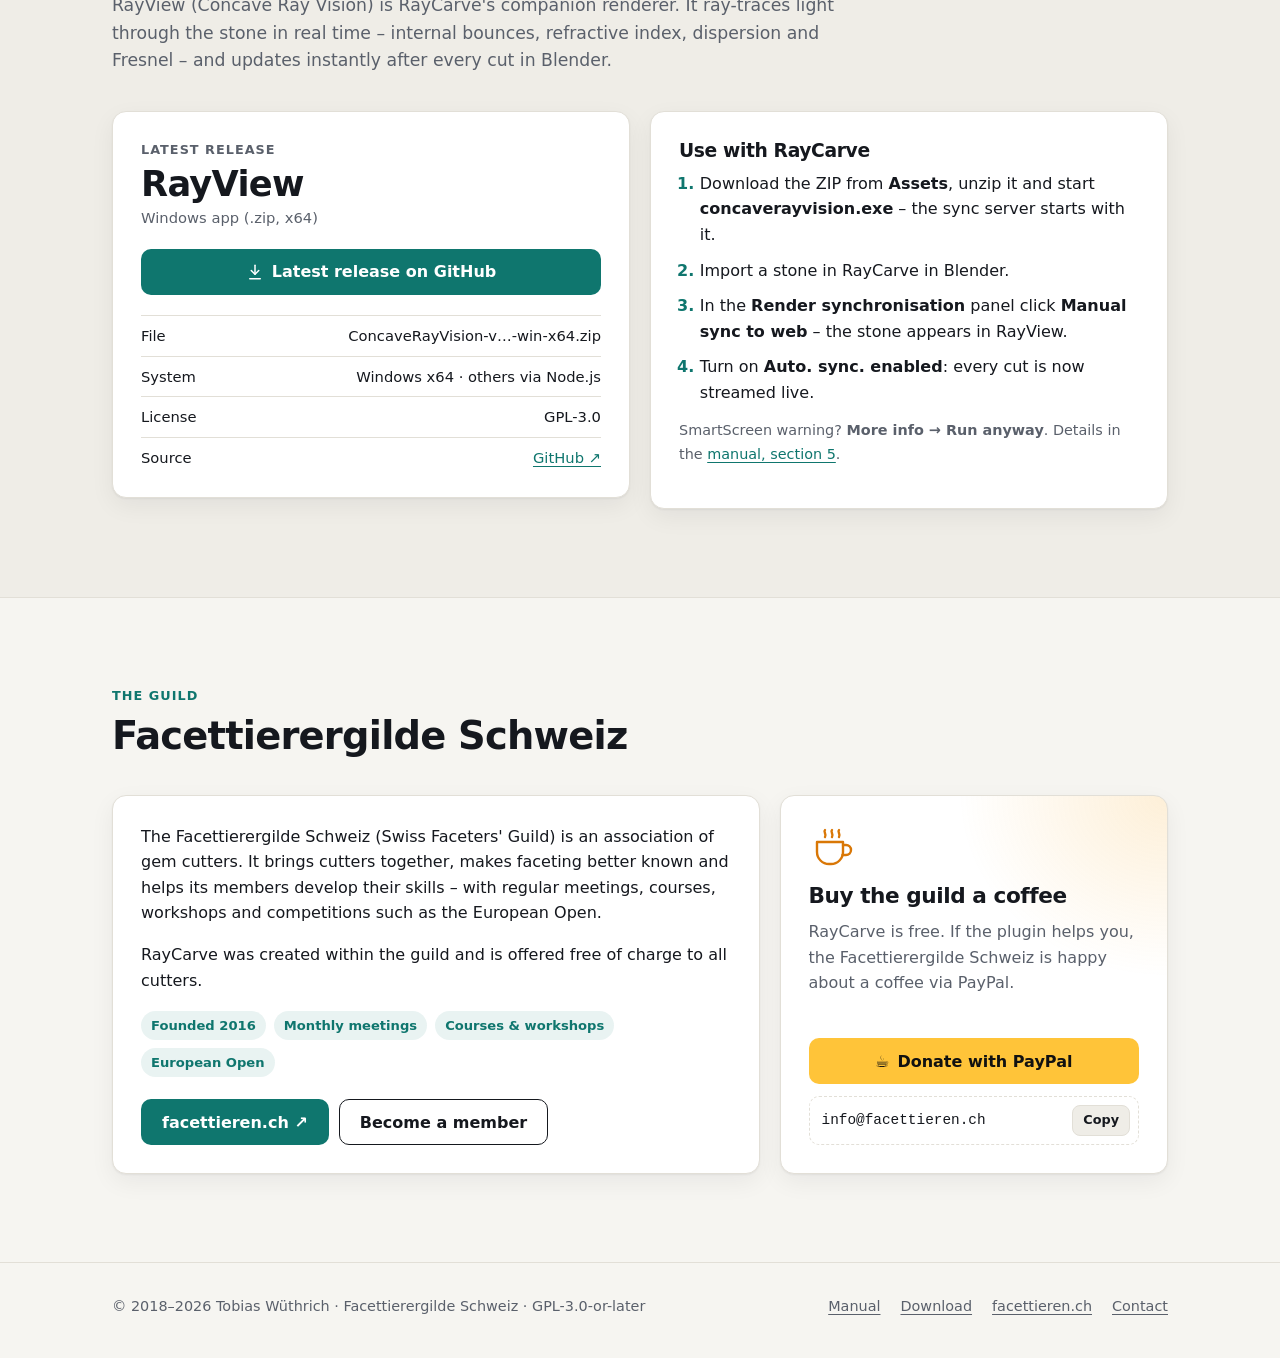
==== commit 7148fbe6: "add RayVision link to main landing page" ====
--- a/website/index.html
+++ b/website/index.html
@@ -79,6 +79,20 @@
           <span>Blender <span data-blender-min>4.5</span>+</span>
           <span>Windows · macOS · Linux</span>
         </div>
+        <div class="hero-companion">
+          <div class="hc-text">
+            <div class="hc-title">RayView <span class="hc-tag"><span data-l="de">Live-Rendering</span><span data-l="en">Live rendering</span></span></div>
+            <p data-l="de">Sieh deinen Stein nach jedem Schnitt in Echtzeit funkeln – der Begleit-Renderer zu RayCarve.</p>
+            <p data-l="en">Watch your stone sparkle in real time after every cut – the companion renderer for RayCarve.</p>
+          </div>
+          <div class="hc-actions">
+            <a class="btn btn-violet" href="https://github.com/facettierergilde/rayview/releases/latest" target="_blank" rel="noopener">
+              <svg viewBox="0 0 24 24" fill="none" stroke="currentColor" stroke-width="2" stroke-linecap="round" stroke-linejoin="round" aria-hidden="true"><path d="M12 3v12"/><path d="m7 10 5 5 5-5"/><path d="M5 21h14"/></svg>
+              <span data-l="de">RayView herunterladen</span><span data-l="en">Download RayView</span>
+            </a>
+            <a class="hc-more" href="#rayview"><span data-l="de">Mehr erfahren</span><span data-l="en">Learn more</span> →</a>
+          </div>
+        </div>
       </div>
       <div class="hero-art" aria-hidden="true">
         <img src="assets/gem.svg" alt="" width="440" height="440">
--- a/website/assets/style.css
+++ b/website/assets/style.css
@@ -162,6 +162,23 @@
 .hero-meta { display: flex; flex-wrap: wrap; gap: 6px 18px; font-size: .88rem; color: var(--hero-muted); }
 .hero-meta > span { display: inline-flex; align-items: center; white-space: pre; }
 .hero-meta > span::before { content: ""; margin-right: 7px; width: 5px; height: 5px; border-radius: 50%; background: #5eead4; }
+.hero-companion {
+  margin-top: 28px; padding: 16px 18px; border-radius: 14px;
+  border: 1px solid rgba(167, 139, 250, .35); background: rgba(167, 139, 250, .08);
+  display: flex; flex-wrap: wrap; align-items: center; gap: 14px 20px; max-width: 36em;
+}
+.hero-companion .hc-text { flex: 1 1 16em; min-width: 0; }
+.hero-companion .hc-title { font-weight: 700; display: flex; align-items: center; gap: 8px; flex-wrap: wrap; }
+.hero-companion .hc-tag {
+  font-size: .7rem; font-weight: 700; letter-spacing: .08em; text-transform: uppercase;
+  color: #c4b5fd; border: 1px solid rgba(167, 139, 250, .45); border-radius: 999px; padding: 1px 8px;
+}
+.hero-companion p { margin: 4px 0 0; font-size: .92rem; color: var(--hero-muted); }
+.hero-companion .hc-actions { display: flex; align-items: center; gap: 14px; flex-wrap: wrap; }
+.btn-violet { background: #a78bfa; color: #1e1036; }
+.btn-violet:hover { background: #c4b5fd; color: #1e1036; }
+.hero-companion .hc-more { color: #c4b5fd; font-size: .92rem; white-space: nowrap; }
+.hero-companion .hc-more:hover { color: #ddd6fe; }
 .hero-art { position: relative; max-width: min(440px, 78vw); width: 100%; margin: 0 auto; }
 .hero-art img { width: 100%; height: auto; display: block; filter: drop-shadow(0 30px 60px rgba(45, 212, 191, .25)); }
 .hero-art .spark {
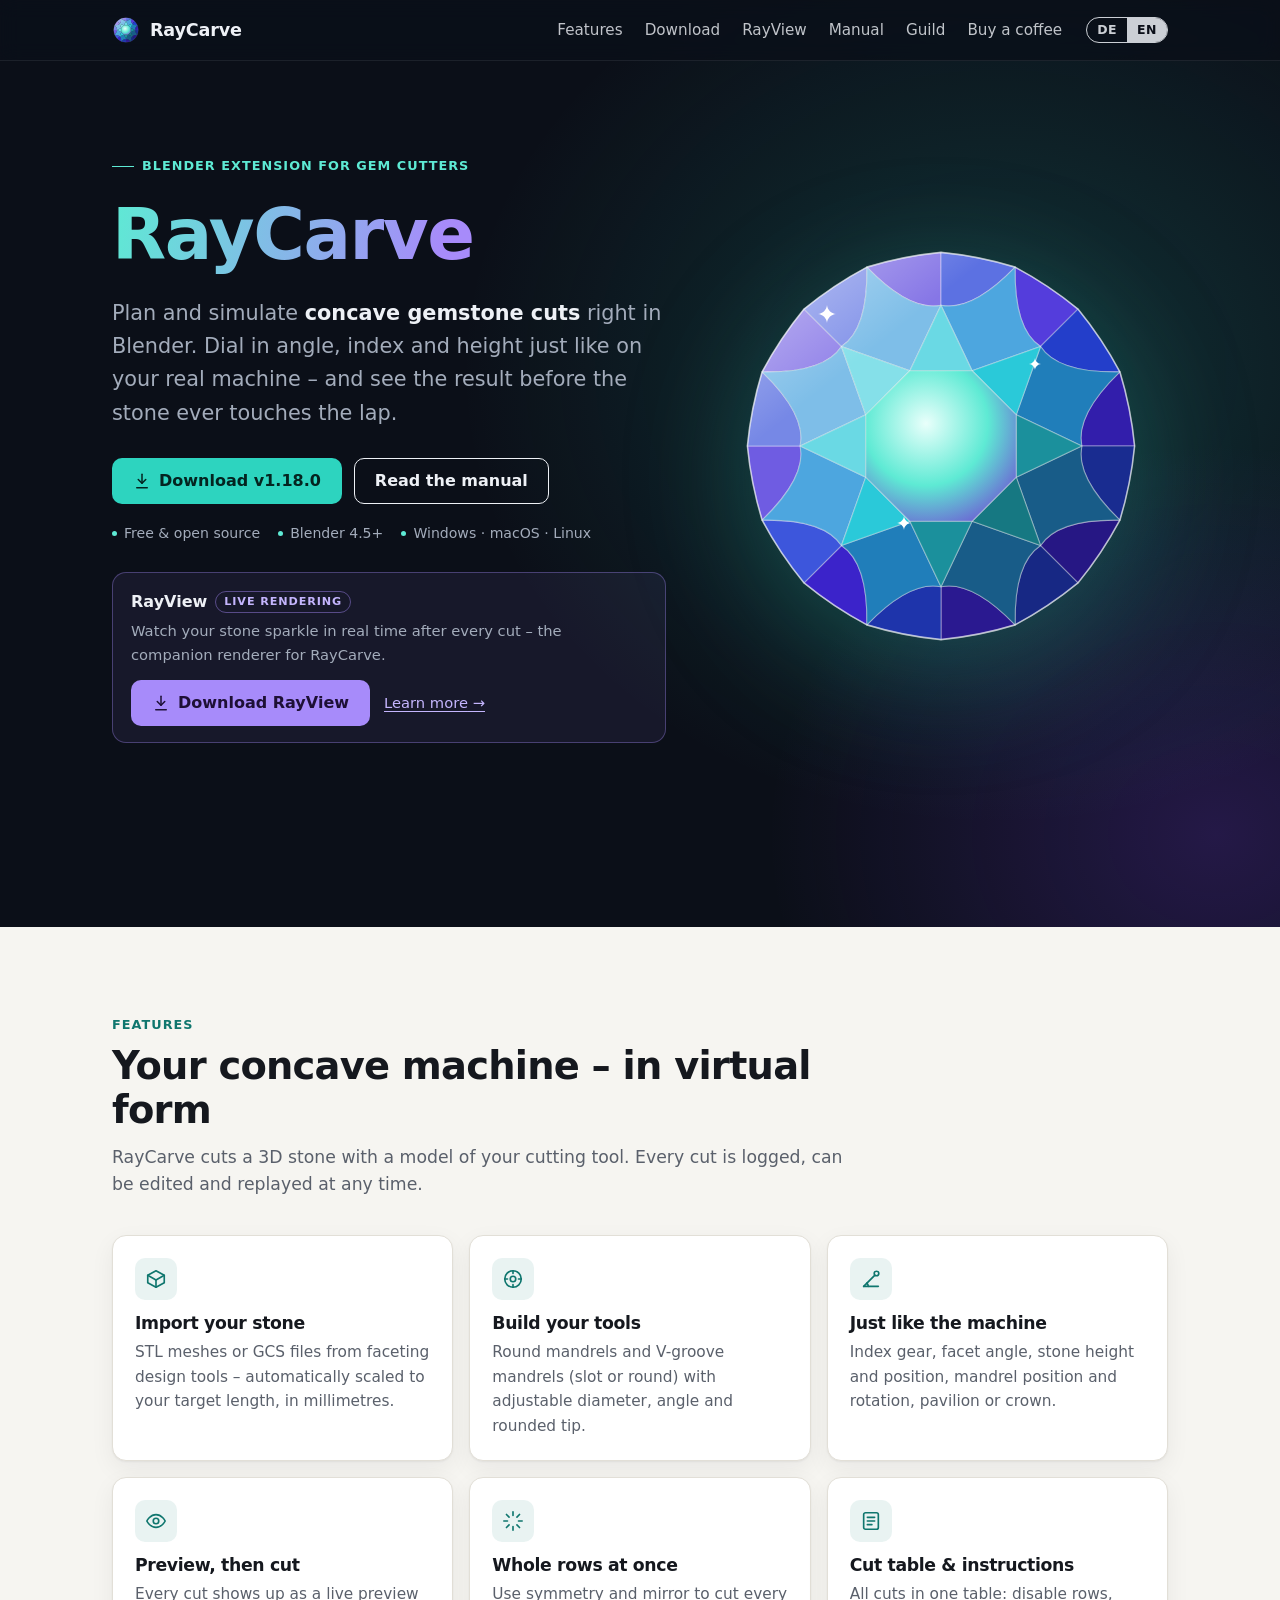
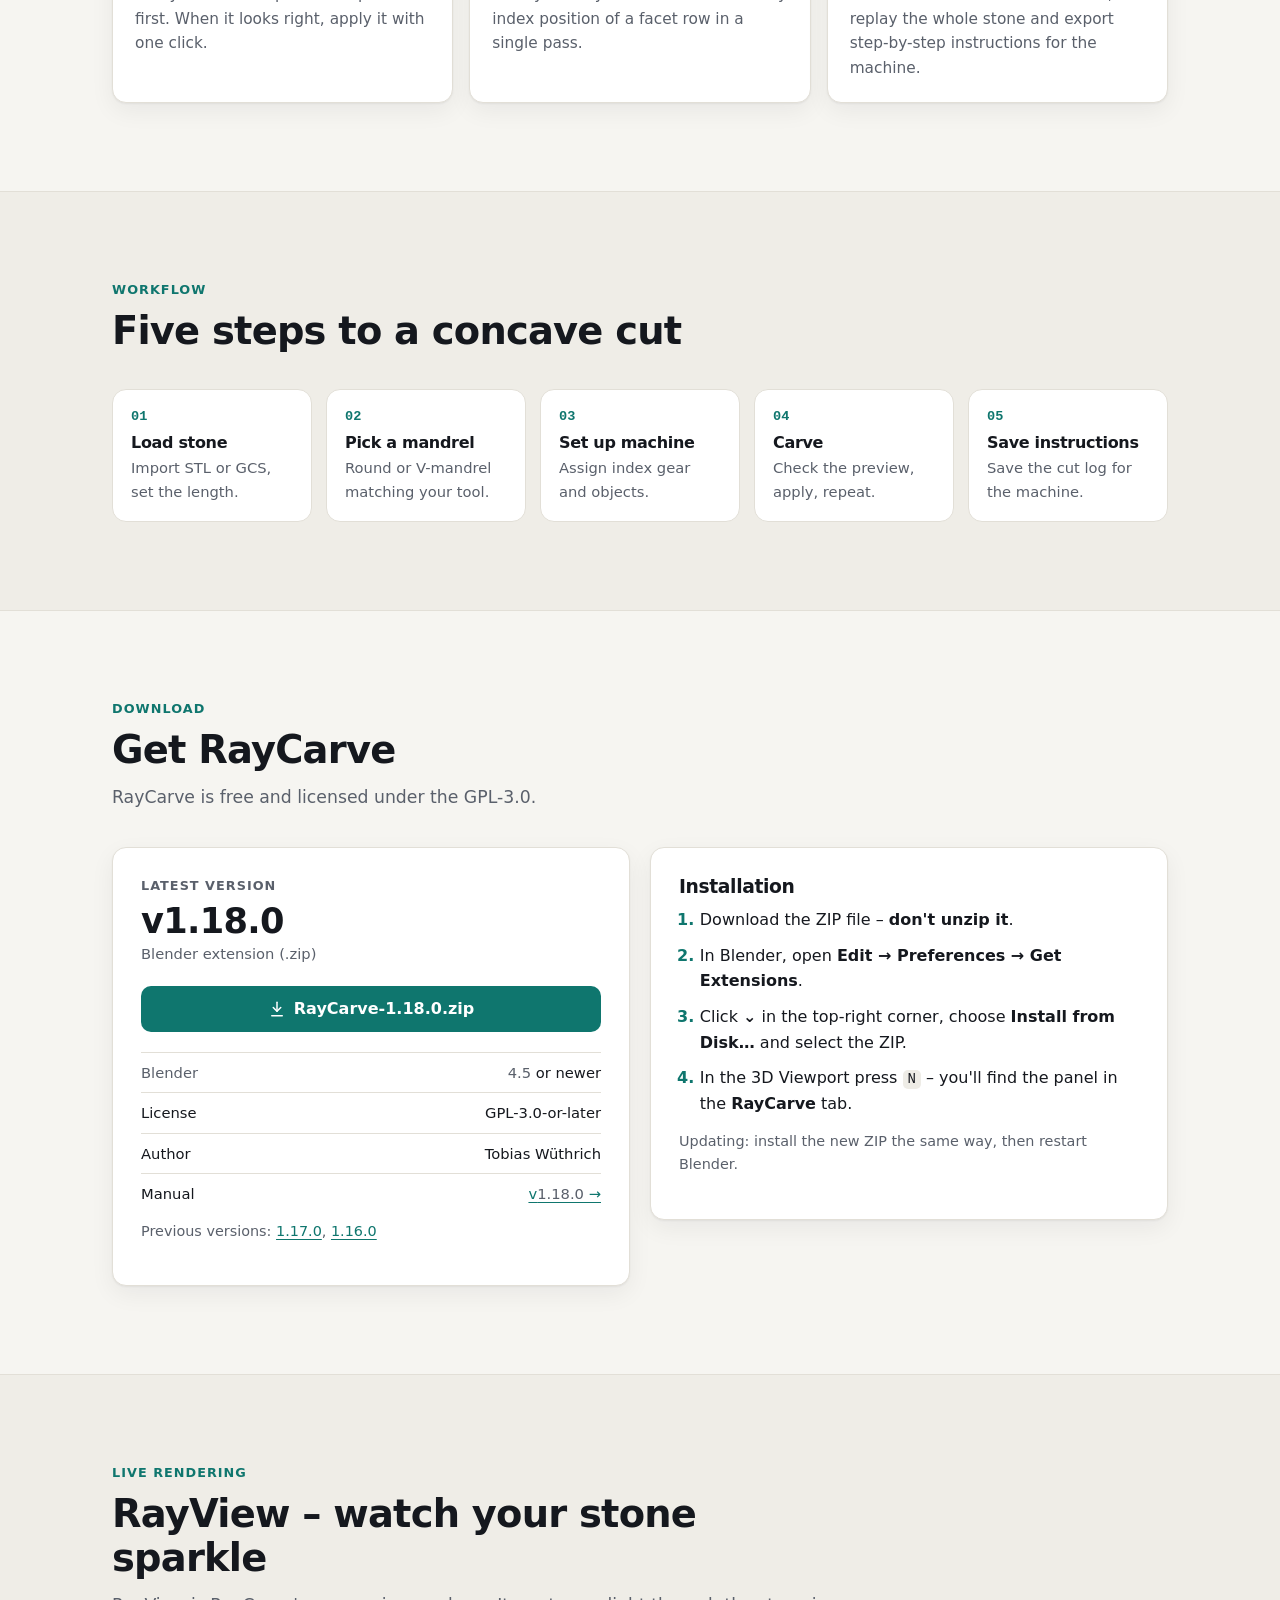
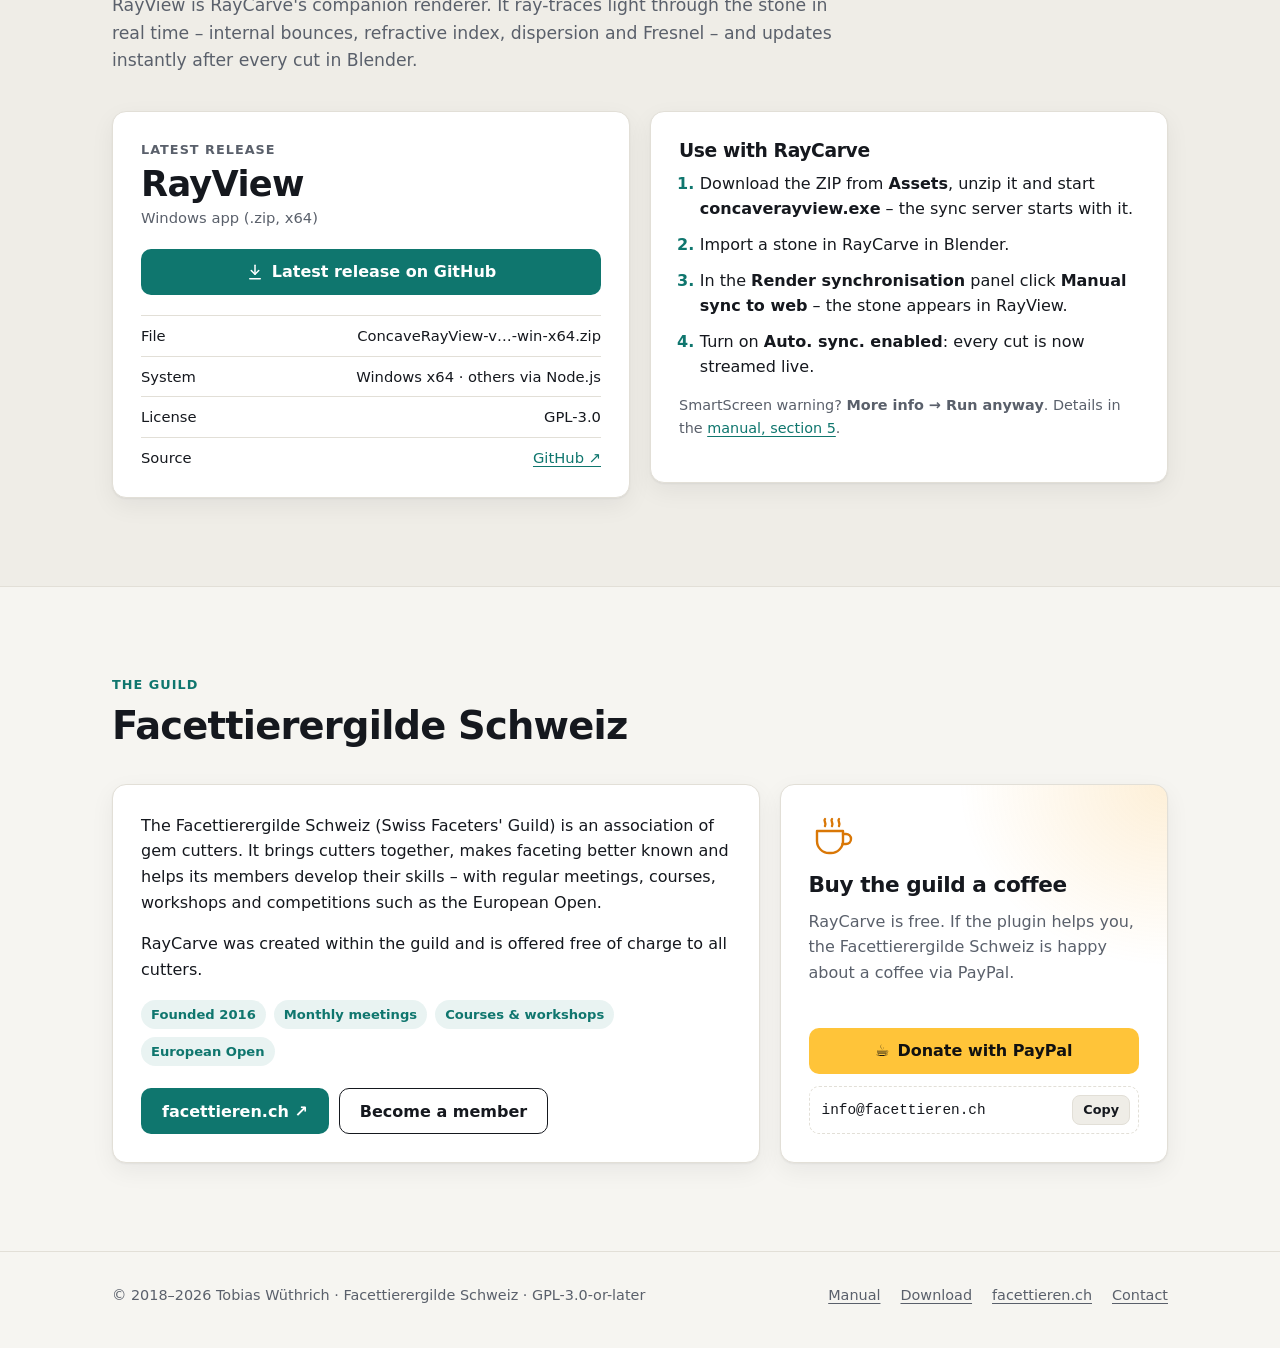
==== commit 73802bdc: "Rename Concave Ray Vision to RayView, update to RayView v1.0.1 Drop the old product name from the ma" ====
--- a/website/index.html
+++ b/website/index.html
@@ -236,8 +236,8 @@
       <div class="section-head">
         <div class="kicker"><span data-l="de">Live-Rendering</span><span data-l="en">Live rendering</span></div>
         <h2 id="rayview-title"><span data-l="de">RayView – sieh deinen Stein funkeln</span><span data-l="en">RayView – watch your stone sparkle</span></h2>
-        <p data-l="de">RayView (Concave Ray Vision) ist der Begleit-Renderer zu RayCarve. Er verfolgt das Licht in Echtzeit durch den Stein – mit inneren Reflexionen, Brechungsindex, Dispersion und Fresnel – und zeigt nach jedem Schnitt in Blender sofort das neue Ergebnis.</p>
-        <p data-l="en">RayView (Concave Ray Vision) is RayCarve's companion renderer. It ray-traces light through the stone in real time – internal bounces, refractive index, dispersion and Fresnel – and updates instantly after every cut in Blender.</p>
+        <p data-l="de">RayView ist der Begleit-Renderer zu RayCarve. Er verfolgt das Licht in Echtzeit durch den Stein – mit inneren Reflexionen, Brechungsindex, Dispersion und Fresnel – und zeigt nach jedem Schnitt in Blender sofort das neue Ergebnis.</p>
+        <p data-l="en">RayView is RayCarve's companion renderer. It ray-traces light through the stone in real time – internal bounces, refractive index, dispersion and Fresnel – and updates instantly after every cut in Blender.</p>
       </div>
       <div class="download-grid">
         <div class="card dl-card">
@@ -251,7 +251,7 @@
             <span data-l="de">Neueste Version auf GitHub</span><span data-l="en">Latest release on GitHub</span>
           </a>
           <ul class="facts">
-            <li><span data-l="de">Datei</span><span data-l="en">File</span><span>ConcaveRayVision-v…-win-x64.zip</span></li>
+            <li><span data-l="de">Datei</span><span data-l="en">File</span><span>ConcaveRayView-v…-win-x64.zip</span></li>
             <li><span data-l="de">System</span><span data-l="en">System</span><span><span data-l="de">Windows x64 · andere via Node.js</span><span data-l="en">Windows x64 · others via Node.js</span></span></li>
             <li><span data-l="de">Lizenz</span><span data-l="en">License</span><span>GPL-3.0</span></li>
             <li><span data-l="de">Quellcode</span><span data-l="en">Source</span><span><a href="https://github.com/facettierergilde/rayview" target="_blank" rel="noopener">GitHub ↗</a></span></li>
@@ -260,13 +260,13 @@
         <div class="card dl-card install">
           <h3><span data-l="de">Mit RayCarve verwenden</span><span data-l="en">Use with RayCarve</span></h3>
           <ol data-l="de">
-            <li>ZIP aus <strong>Assets</strong> herunterladen, entpacken und <strong>concaverayvision.exe</strong> starten – der Sync-Server läuft automatisch mit.</li>
+            <li>ZIP aus <strong>Assets</strong> herunterladen, entpacken und <strong>concaverayview.exe</strong> starten – der Sync-Server läuft automatisch mit.</li>
             <li>In Blender einen Stein in RayCarve importieren.</li>
             <li>Im Panel <strong>Render synchronisation</strong> auf <strong>Manual sync to web</strong> klicken – der Stein erscheint in RayView.</li>
             <li><strong>Auto. sync. enabled</strong> einschalten: Jeder Schnitt wird nun live übertragen.</li>
           </ol>
           <ol data-l="en">
-            <li>Download the ZIP from <strong>Assets</strong>, unzip it and start <strong>concaverayvision.exe</strong> – the sync server starts with it.</li>
+            <li>Download the ZIP from <strong>Assets</strong>, unzip it and start <strong>concaverayview.exe</strong> – the sync server starts with it.</li>
             <li>Import a stone in RayCarve in Blender.</li>
             <li>In the <strong>Render synchronisation</strong> panel click <strong>Manual sync to web</strong> – the stone appears in RayView.</li>
             <li>Turn on <strong>Auto. sync. enabled</strong>: every cut is now streamed live.</li>
